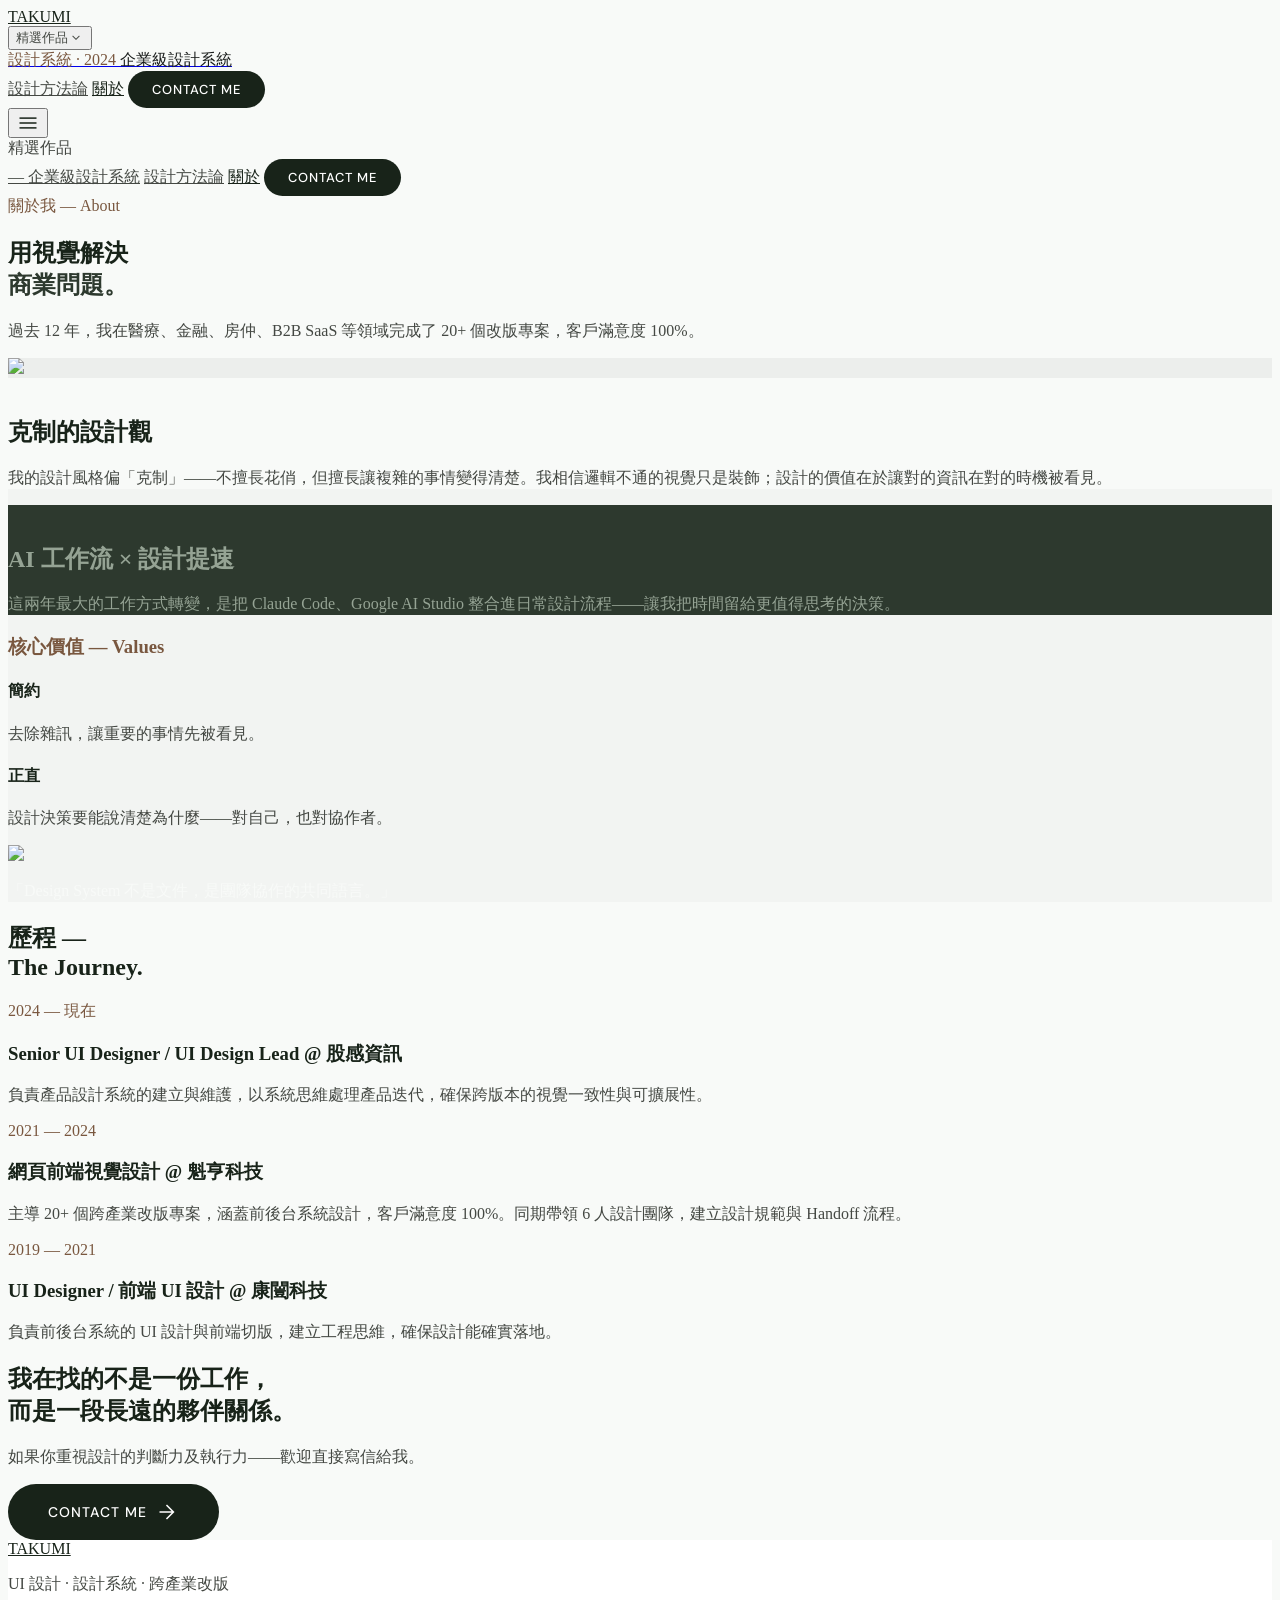
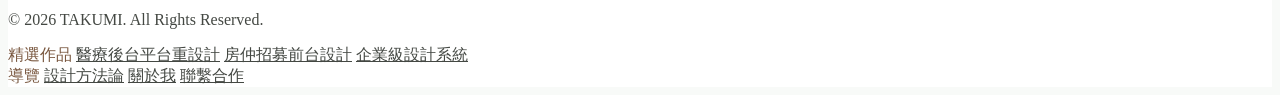
==== about.html @ e02fc4c1 "RWD 修正：手機版邊距統一為 24px - about / methodology / selected_works / brand_identity_1 / brand_identity_2   " ====
<!DOCTYPE html>

<html class="light" lang="zh-Hant"><head>
<meta charset="utf-8"/>
<meta content="width=device-width, initial-scale=1.0" name="viewport"/>
<title>關於我 | TAKUMI — Sidney Chen</title>
<meta name="description" content="資深 UI 設計師 Sidney Chen。12 年、20+ 改版專案、100% 客戶滿意度。克制的設計觀，務實的執行力。"/>
<meta property="og:type" content="website"/>
<meta property="og:title" content="關於我 | TAKUMI — Sidney Chen"/>
<meta property="og:description" content="資深 UI 設計師 Sidney Chen。12 年、20+ 改版專案、100% 客戶滿意度。克制的設計觀，務實的執行力。"/>
<meta property="og:url" content="https://sidney77chen-lgtm.github.io/takumi-portfolio/about.html"/>
<link href="https://fonts.googleapis.com" rel="preconnect"/>
<link crossorigin="" href="https://fonts.gstatic.com" rel="preconnect"/>
<link href="https://fonts.googleapis.com/css2?family=Playfair+Display:ital,wght@0,400;0,500;0,700;1,400&family=DM+Sans:ital,wght@0,300;0,400;0,500;0,600;1,400&family=Noto+Sans+TC:wght@300;400;500;600&display=swap" rel="stylesheet"/>
<link href="https://fonts.googleapis.com/css2?family=Material+Symbols+Outlined:wght,FILL@100..700,0..1&amp;display=swap" rel="stylesheet"/>
<link rel="stylesheet" href="token-override.css"/>
<script src="https://cdn.tailwindcss.com?plugins=forms,container-queries"></script>
<script src="unlock-guard.js"></script>
<script id="tailwind-config">tailwind.config = {darkMode: "class", theme: {extend: {colors: {"surface-variant": "#e1e3e1", background: "#f8faf8", "tertiary-fixed-dim": "#b8c8db", "outline-variant": "#c4c8c1", "primary-fixed": "#d8e6d6", "surface-container-low": "#f2f4f2", "primary-container": "#2d392e", "on-primary": "#ffffff", "on-tertiary-fixed": "#0c1d2b", "on-secondary-fixed-variant": "#5f402a", "surface-container": "#eceeec", error: "#ba1a1a", "inverse-on-surface": "#eff1ef", "on-error-container": "#93000a", "on-primary-fixed-variant": "#3e4a3e", "surface-container-highest": "#e1e3e1", "on-secondary-container": "#7a5840", "surface-dim": "#d8dad9", "on-primary-fixed": "#131e14", "surface-container-lowest": "#ffffff", "inverse-primary": "#bccabb", "on-secondary-fixed": "#2d1604", "secondary-container": "#ffd1b3", surface: "#f8faf8", "error-container": "#ffdad6", "on-primary-container": "#95a394", "on-error": "#ffffff", "secondary-fixed-dim": "#eabda0", "surface-tint": "#556255", "on-tertiary": "#ffffff", "on-background": "#191c1b", primary: "#182319", "secondary-fixed": "#ffdcc6", "on-tertiary-fixed-variant": "#394858", "primary-fixed-dim": "#bccabb", "surface-container-high": "#e6e9e7", "on-tertiary-container": "#91a1b4", "on-secondary": "#ffffff", "on-surface": "#191c1b", "inverse-surface": "#2e3130", tertiary: "#122331", outline: "#747872", "on-surface-variant": "#444843", "tertiary-fixed": "#d3e4f8", secondary: "#79573f", "surface-bright": "#f8faf8", "tertiary-container": "#283847"}, borderRadius: {DEFAULT: "0.125rem", lg: "0.25rem", xl: "0.5rem", full: "0.75rem"}, spacing: {"container-max": "1280px", unit: "8px", "margin-desktop": "64px", "section-gap": "128px", "margin-mobile": "24px", gutter: "32px"}, fontFamily: {display: ["Playfair Display", "Georgia", "serif"], headline: ["Playfair Display", "Georgia", "serif"], "headline-display": ["Playfair Display", "Georgia", "serif"], "headline-lg": ["Playfair Display", "Georgia", "serif"], "headline-lg-mobile": ["Playfair Display", "Georgia", "serif"], "headline-md": ["Playfair Display", "Georgia", "serif"], "headline-sm": ["Playfair Display", "Georgia", "serif"], body: ["DM Sans", "Noto Sans TC", "sans-serif"], "body-lg": ["DM Sans", "Noto Sans TC", "sans-serif"], "body-md": ["DM Sans", "Noto Sans TC", "sans-serif"], label: ["DM Sans", "Noto Sans TC", "sans-serif"], "label-md": ["DM Sans", "Noto Sans TC", "sans-serif"], "label-sm": ["DM Sans", "Noto Sans TC", "sans-serif"]}, fontSize: {"body-md": ["16px", {lineHeight: "1.6", fontWeight: "400"}], "headline-sm": ["24px", {lineHeight: "1.4", fontWeight: "400"}], "headline-lg-mobile": ["32px", {lineHeight: "1.2", fontWeight: "400"}], "label-md": ["14px", {lineHeight: "1.2", letterSpacing: "0.05em", fontWeight: "600"}], "headline-lg": ["48px", {lineHeight: "1.2", fontWeight: "400"}], "headline-display": ["64px", {lineHeight: "1.1", letterSpacing: "-0.02em", fontWeight: "400"}], "headline-md": ["32px", {lineHeight: "1.3", fontWeight: "400"}], "body-lg": ["18px", {lineHeight: "1.6", letterSpacing: "0.01em", fontWeight: "400"}], "label-sm": ["12px", {lineHeight: "1.2", letterSpacing: "0.03em", fontWeight: "500"}]}}}};</script>
<style>
        .mist-overlay {
            background-image: url('https://www.transparenttextures.com/patterns/natural-paper.png');
            opacity: 0.05;
            pointer-events: none;
        }
        .material-symbols-outlined {
            font-variation-settings: 'FILL' 0, 'wght' 300, 'GRAD' 0, 'opsz' 24;
            vertical-align: middle;
        }
        .reveal-up {
            opacity: 0;
            transform: translateY(20px);
            transition: all 0.8s cubic-bezier(0.2, 0.8, 0.2, 1);
        }
        .reveal-up.active {
            opacity: 1;
            transform: translateY(0);
        }
    </style>
</head>
<body class="bg-background text-on-background font-body-md selection:bg-primary-fixed selection:text-primary overflow-x-hidden">
<!-- Mist Texture Layer -->
<div class="fixed inset-0 mist-overlay z-[100]"></div>
<!-- TopNavBar Shell -->
<nav class="fixed top-0 w-full z-50 bg-surface/80 backdrop-blur-xl border-b border-outline-variant/40 transition-all duration-300">
<div class="flex justify-between items-center px-6 md:px-margin-desktop py-8 w-full max-w-container-max mx-auto">
<a class="font-headline-sm text-headline-sm tracking-widest text-primary dark:text-primary-fixed" href="index.html">TAKUMI</a>
<div class="hidden md:flex items-center gap-10">
<div class="relative" id="works-nav">
  <button class="font-label-md text-label-md text-on-surface-variant hover:text-primary transition-colors flex items-center gap-1 focus:outline-none" id="works-btn">
    精選作品<span class="material-symbols-outlined transition-transform duration-200" id="works-chevron" style="font-size:16px;">expand_more</span>
  </button>
  <div class="absolute top-full left-0 mt-3 w-80 bg-surface/95 backdrop-blur-xl border border-outline-variant/30 rounded-xl shadow-lg opacity-0 invisible -translate-y-2 z-50" id="works-dropdown">
    <div class="p-3 space-y-1">
      <a href="selected_works.html" class="flex flex-col px-4 py-3 rounded-lg hover:bg-surface-container transition-colors group">
        <span class="font-label-sm text-label-sm text-secondary mb-1 uppercase tracking-wider">產品設計 · 2024</span>
        <span class="font-body-md text-body-md text-on-surface group-hover:text-primary transition-colors">醫療後台平台重設計</span>
      </a>
      <div class="h-px bg-outline-variant/40 mx-4"></div>
      <a href="brand_identity_1.html" class="flex flex-col px-4 py-3 rounded-lg hover:bg-surface-container transition-colors group">
        <span class="font-label-sm text-label-sm text-secondary mb-1 uppercase tracking-wider">產品設計 · 2025</span>
        <span class="font-body-md text-body-md text-on-surface group-hover:text-primary transition-colors">房仲招募前台設計</span>
      </a>
      <div class="h-px bg-outline-variant/40 mx-4"></div>
      <a href="brand_identity_2.html" class="flex flex-col px-4 py-3 rounded-lg hover:bg-surface-container transition-colors group">
        <span class="font-label-sm text-label-sm text-secondary mb-1 uppercase tracking-wider">設計系統 · 2024</span>
        <span class="font-body-md text-body-md text-on-surface group-hover:text-primary transition-colors">企業級設計系統</span>
      </a>
    </div>
  </div>
</div>
<a class="font-label-md text-label-md text-on-surface-variant hover:text-primary transition-colors" href="methodology.html">設計方法論</a>
<a class="font-label-md text-label-md text-primary border-b border-primary/20 pb-1" href="about.html">關於</a>
<a class="btn-primary" href="mailto:sidney77chen@gmail.com">Contact me</a>
</div>
<button class="md:hidden text-primary" id="mobile-menu-btn">
<span class="material-symbols-outlined">menu</span>
</button>
</div>
<!-- Mobile Menu -->
<div class="hidden md:hidden bg-surface/95 backdrop-blur-xl border-t border-outline-variant/20" id="mobile-menu">
<div class="px-6 py-8 space-y-4 max-w-container-max mx-auto">
<div class="font-label-md text-label-md text-on-surface-variant border-b border-outline-variant/30 pb-2">精選作品</div>
<a class="block font-label-sm text-label-sm text-on-surface-variant hover:text-primary transition-colors py-1 pl-4" href="selected_works.html">— 醫療後台平台重設計</a>
<a class="block font-label-sm text-label-sm text-on-surface-variant hover:text-primary transition-colors py-1 pl-4" href="brand_identity_1.html">— 房仲招募前台設計</a>
<a class="block font-label-sm text-label-sm text-on-surface-variant hover:text-primary transition-colors py-1 pl-4" href="brand_identity_2.html">— 企業級設計系統</a>
<a class="block font-label-md text-label-md text-on-surface-variant hover:text-primary transition-colors py-1" href="methodology.html">設計方法論</a>
<a class="block font-label-md text-label-md text-primary border-b border-primary/20 pb-2" href="about.html">關於</a>
<a class="btn-primary" href="mailto:sidney77chen@gmail.com">Contact me</a>
</div>
</div>
</nav>
<!-- Main Content Canvas -->
<main class="relative pt-[160px]">
<!-- Hero Section: Portrait & Intent -->
<section class="max-w-container-max mx-auto px-6 md:px-margin-desktop mb-section-gap">
<div class="grid grid-cols-1 md:grid-cols-12 gap-gutter items-center">
<div class="md:col-span-7 reveal-up">
<span class="font-label-md text-label-md text-secondary mb-4 block uppercase tracking-[0.2em]">關於我 — About</span>
<h1 class="font-headline-display text-headline-display text-primary mb-8 leading-[1.05]">
                        用視覺解決<br/>
<span class="text-primary-container">商業問題。</span>
</h1>
<p class="font-body-lg text-body-lg text-on-surface-variant max-w-lg mb-12">
                        過去 12 年，我在醫療、金融、房仲、B2B SaaS 等領域完成了 20+ 個改版專案，客戶滿意度 100%。
                    </p>
</div>
<div class="md:col-span-5 reveal-up">
<div class="relative aspect-[4/5] overflow-hidden rounded-xl bg-surface-container">
<img class="w-full h-full object-cover mix-blend-multiply grayscale hover:grayscale-0 transition-all duration-1000 ease-in-out" data-alt="A cinematic, soft-lit portrait of a professional male designer in a forest setting. He wears a dark, textured linen shirt, looking off-camera with a serene and focused expression. The background is a blurred, lush greenery of a misty pine forest, embodying the Takumi aesthetic of natural resilience and quiet professionalism. High-key natural lighting creates soft highlights on the face and shoulder." src="https://lh3.googleusercontent.com/aida-public/[base64]"/>
<div class="absolute inset-0 bg-primary/10 pointer-events-none"></div>
</div>
</div>
</div>
</section>
<!-- Narrative Section: Bento Layout -->
<section class="bg-surface-container-low py-section-gap">
<div class="max-w-container-max mx-auto px-6 md:px-margin-desktop">
<div class="grid grid-cols-1 md:grid-cols-3 gap-gutter">
<!-- Narrative 1 -->
<div class="md:col-span-2 p-12 bg-surface rounded-xl shadow-sm border-[0.5px] border-outline-variant/30 reveal-up">
<span class="material-symbols-outlined text-secondary text-4xl mb-6" data-icon="architecture"></span>
<h2 class="font-headline-md text-headline-md text-primary mb-6">克制的設計觀</h2>
<p class="font-body-md text-body-md text-on-surface-variant leading-relaxed">
                            我的設計風格偏「克制」——不擅長花俏，但擅長讓複雜的事情變得清楚。我相信邏輯不通的視覺只是裝飾；設計的價值在於讓對的資訊在對的時機被看見。
                        </p>
</div>
<!-- Narrative 2 -->
<div class="p-12 bg-primary-container text-on-primary-container rounded-xl reveal-up">
<span class="material-symbols-outlined text-primary-fixed text-4xl mb-6" data-icon="park"></span>
<h2 class="font-headline-sm text-headline-sm mb-6">AI 工作流 × 設計提速</h2>
<p class="font-label-md text-label-md opacity-80 leading-relaxed">
                            這兩年最大的工作方式轉變，是把 Claude Code、Google AI Studio 整合進日常設計流程——讓我把時間留給更值得思考的決策。
                        </p>
</div>
<!-- Philosophy Cards -->
<div class="p-10 border border-outline-variant rounded-xl flex flex-col justify-between reveal-up">
<h3 class="font-label-md text-label-md text-secondary uppercase tracking-widest mb-4">核心價值 — Values</h3>
<div class="space-y-6">
<div>
<h4 class="font-headline-sm text-headline-sm text-primary mb-2">簡約</h4>
<p class="font-label-sm text-label-sm text-on-surface-variant">去除雜訊，讓重要的事情先被看見。</p>
</div>
<div class="pt-6 border-t border-outline-variant/50">
<h4 class="font-headline-sm text-headline-sm text-primary mb-2">正直</h4>
<p class="font-label-sm text-label-sm text-on-surface-variant">設計決策要能說清楚為什麼——對自己，也對協作者。</p>
</div>
</div>
</div>
<div class="md:col-span-2 relative h-[400px] rounded-xl overflow-hidden reveal-up group">
<img class="w-full h-full object-cover transition-transform duration-700 group-hover:scale-110" data-alt="A detailed close-up shot of a craftsman's hands working with dark, stained wood in a sun-drenched studio. Sawdust particles float in the golden morning light. The setting is minimalist and professional, featuring high-end architectural tools and blueprints in the background. The mood is one of intense focus and dedication to the physical act of creation, aligning with the return-to-craft theme." src="https://lh3.googleusercontent.com/aida-public/[base64]"/>
<div class="absolute inset-0 bg-gradient-to-t from-primary/60 to-transparent flex items-end p-12">
<p class="font-headline-sm text-headline-sm text-background">「Design System 不是文件，是團隊協作的共同語言。」</p>
</div>
</div>
</div>
</div>
</section>
<!-- Skill Spectrum / Experience -->
<section class="max-w-container-max mx-auto px-6 md:px-margin-desktop py-section-gap">
<div class="flex flex-col md:flex-row gap-gutter">
<div class="w-full md:w-1/3 reveal-up">
<h2 class="font-headline-lg text-headline-lg text-primary sticky top-32">歷程 — <br/>The Journey.</h2>
</div>
<div class="w-full md:w-2/3 space-y-12">
<!-- Timeline Item -->
<div class="group reveal-up">
<span class="font-label-sm text-label-sm text-secondary block mb-2">2024 — 現在</span>
<h3 class="font-headline-md text-headline-md text-primary mb-4 group-hover:pl-4 transition-all duration-500">Senior UI Designer / UI Design Lead @ 股感資訊</h3>
<p class="font-body-md text-body-md text-on-surface-variant">負責產品設計系統的建立與維護，以系統思維處理產品迭代，確保跨版本的視覺一致性與可擴展性。</p>
</div>
<!-- Timeline Item -->
<div class="group reveal-up">
<span class="font-label-sm text-label-sm text-secondary block mb-2">2021 — 2024</span>
<h3 class="font-headline-md text-headline-md text-primary mb-4 group-hover:pl-4 transition-all duration-500">網頁前端視覺設計 @ 魁亨科技</h3>
<p class="font-body-md text-body-md text-on-surface-variant">主導 20+ 個跨產業改版專案，涵蓋前後台系統設計，客戶滿意度 100%。同期帶領 6 人設計團隊，建立設計規範與 Handoff 流程。</p>
</div>
<!-- Timeline Item -->
<div class="group reveal-up">
<span class="font-label-sm text-label-sm text-secondary block mb-2">2019 — 2021</span>
<h3 class="font-headline-md text-headline-md text-primary mb-4 group-hover:pl-4 transition-all duration-500">UI Designer / 前端 UI 設計 @ 康闓科技</h3>
<p class="font-body-md text-body-md text-on-surface-variant">負責前後台系統的 UI 設計與前端切版，建立工程思維，確保設計能確實落地。</p>
</div>
</div>
</div>
</section>
<!-- Final CTA -->
<section class="max-w-container-max mx-auto px-6 md:px-margin-desktop pb-section-gap">
<div class="bg-[var(--color-green-mist)] p-16 rounded-xl text-center border border-outline-variant/40">
<h2 class="font-headline-lg text-headline-lg text-primary mb-6">我在找的不是一份工作，<br/>而是一段長遠的夥伴關係。</h2>
<p class="font-body-lg text-body-lg text-on-surface-variant max-w-2xl mx-auto mb-10">
如果你重視設計的判斷力及執行力——歡迎直接寫信給我。
</p>
<a class="btn-primary btn-primary-lg" href="mailto:sidney77chen@gmail.com?subject=合作夥伴洽談&body=你好，我在 TAKUMI 作品集看到你的作品，想進一步聊聊合作的可能性。">
Contact me
<span class="material-symbols-outlined">arrow_forward</span>
</a>
</div>
</section>
</main>
<!-- Footer -->
<footer class="w-full bg-surface-container-lowest pt-section-gap pb-12">
<div class="max-w-container-max mx-auto px-6 md:px-margin-desktop border-t-[0.5px] border-outline-variant pt-12">
<div class="flex flex-col md:flex-row justify-between items-start gap-12">
<div class="space-y-4">
<a class="font-headline-sm text-headline-sm text-primary tracking-widest block" href="index.html">TAKUMI</a>
<p class="font-body-md text-body-md text-on-surface-variant max-w-xs">UI 設計 · 設計系統 · 跨產業改版</p>
<p class="font-label-sm text-label-sm text-on-surface-variant opacity-60">© 2026 TAKUMI. All Rights Reserved.</p>
</div>
<div class="flex flex-wrap gap-12">
<div class="flex flex-col gap-4">
<span class="font-label-sm text-label-sm text-secondary uppercase tracking-widest">精選作品</span>
<a class="font-body-md text-body-md text-on-surface-variant hover:text-secondary transition-colors duration-300" href="selected_works.html">醫療後台平台重設計</a>
<a class="font-body-md text-body-md text-on-surface-variant hover:text-secondary transition-colors duration-300" href="brand_identity_1.html">房仲招募前台設計</a>
<a class="font-body-md text-body-md text-on-surface-variant hover:text-secondary transition-colors duration-300" href="brand_identity_2.html">企業級設計系統</a>
</div>
<div class="flex flex-col gap-4">
<span class="font-label-sm text-label-sm text-secondary uppercase tracking-widest">導覽</span>
<a class="font-body-md text-body-md text-on-surface-variant hover:text-secondary transition-colors duration-300" href="methodology.html">設計方法論</a>
<a class="font-body-md text-body-md text-on-surface-variant hover:text-secondary transition-colors duration-300" href="about.html">關於我</a>
<a class="font-body-md text-body-md text-on-surface-variant hover:text-secondary transition-colors duration-300" href="mailto:sidney77chen@gmail.com">聯繫合作</a>
</div>
</div>
</div>
</div>
</footer>
<script>
        // Simple Intersection Observer for scroll reveal animations
        document.addEventListener('DOMContentLoaded', () => {
            const observerOptions = {
                threshold: 0.1,
                rootMargin: '0px 0px -50px 0px'
            };

            const observer = new IntersectionObserver((entries) => {
                entries.forEach(entry => {
                    if (entry.isIntersecting) {
                        entry.target.classList.add('active');
                        observer.unobserve(entry.target);
                    }
                });
            }, observerOptions);

            document.querySelectorAll('.reveal-up').forEach(el => {
                observer.observe(el);
            });

            // Works dropdown
            const worksBtn = document.getElementById('works-btn');
            const worksDropdown = document.getElementById('works-dropdown');
            const worksChevron = document.getElementById('works-chevron');
            if (worksBtn && worksDropdown) {
                worksBtn.addEventListener('click', e => {
                    e.stopPropagation();
                    const isOpen = !worksDropdown.classList.contains('invisible');
                    worksDropdown.classList.toggle('opacity-0', isOpen);
                    worksDropdown.classList.toggle('invisible', isOpen);
                    worksDropdown.classList.toggle('-translate-y-2', isOpen);
                    worksChevron && worksChevron.classList.toggle('rotate-180', !isOpen);
                });
                document.addEventListener('click', () => {
                    worksDropdown.classList.add('opacity-0', 'invisible', '-translate-y-2');
                    worksChevron && worksChevron.classList.remove('rotate-180');
                });
            }

            // Mobile menu toggle
            const menuBtn = document.getElementById('mobile-menu-btn');
            const mobileMenu = document.getElementById('mobile-menu');
            if (menuBtn && mobileMenu) {
                menuBtn.addEventListener('click', () => {
                    mobileMenu.classList.toggle('hidden');
                    const icon = menuBtn.querySelector('.material-symbols-outlined');
                    icon.textContent = mobileMenu.classList.contains('hidden') ? 'menu' : 'close';
                });
            }

            // Smooth parallax effect for hero image
            window.addEventListener('scroll', () => {
                const scrolled = window.pageYOffset;
                const heroImg = document.querySelector('img[data-alt*="portrait"]');
                if (heroImg) {
                    heroImg.style.transform = `translateY(${scrolled * 0.05}px)`;
                }
            });
        });
    </script>
</body></html>
---- token-override.css ----
/* TAKUMI Design Tokens — Auto-generated. Edit via design-system.html */
:root {
  --color-primary: #182319;
  --color-on-primary: #ffffff;
  --color-primary-container: #2d392e;
  --color-on-primary-container: #95a394;
  --color-primary-fixed: #d8e6d6;
  --color-primary-fixed-dim: #bccabb;
  --color-on-primary-fixed: #131e14;
  --color-on-primary-fixed-variant: #3e4a3e;
  --color-inverse-primary: #bccabb;
  --color-secondary: #79573f;
  --color-on-secondary: #ffffff;
  --color-secondary-container: #ffd1b3;
  --color-on-secondary-container: #7a5840;
  --color-secondary-fixed: #ffdcc6;
  --color-secondary-fixed-dim: #eabda0;
  --color-on-secondary-fixed: #2d1604;
  --color-on-secondary-fixed-variant: #5f402a;
  --color-tertiary: #122331;
  --color-on-tertiary: #ffffff;
  --color-tertiary-container: #283847;
  --color-on-tertiary-container: #91a1b4;
  --color-tertiary-fixed: #d3e4f8;
  --color-tertiary-fixed-dim: #b8c8db;
  --color-on-tertiary-fixed: #0c1d2b;
  --color-on-tertiary-fixed-variant: #394858;
  --color-background: #f8faf8;
  --color-on-background: #191c1b;
  --color-surface: #f8faf8;
  --color-surface-dim: #d8dad9;
  --color-surface-bright: #f8faf8;
  --color-surface-variant: #e1e3e1;
  --color-surface-tint: #556255;
  --color-surface-container-lowest: #ffffff;
  --color-surface-container-low: #f2f4f2;
  --color-surface-container: #eceeec;
  --color-surface-container-high: #e6e9e7;
  --color-surface-container-highest: #e1e3e1;
  --color-on-surface: #191c1b;
  --color-on-surface-variant: #444843;
  --color-inverse-surface: #2e3130;
  --color-inverse-on-surface: #eff1ef;
  --color-outline: #747872;
  --color-outline-variant: #c4c8c1;
  --color-error: #ba1a1a;
  --color-on-error: #ffffff;
  --color-error-container: #ffdad6;
  --color-on-error-container: #93000a;

  /* ─────────────────────────────────────────
     Visual Design Language — 新增語意變數
     參考：docs/visual-design-language.md
     ───────────────────────────────────────── */

  /* 綠色主軸（新） */
  --color-green-deep:    #1F3D2A;   /* 備用深綠：CTA、強調、Logo（現行用 --color-primary） */
  --color-green-mid:     #5A8A6B;   /* 中綠：accent、icon、hover */
  --color-green-soft:    #D4E5D9;   /* 淡綠：卡片底色、tag */
  --color-green-mist:    #EEF3EF;   /* 極淡綠：section 區隔背景 */

  /* 中性色（新） */
  --color-bg:            #FAFAF7;   /* 主背景備用（帶米黃，較現行 #f8faf8 偏暖） */
  --color-surface-card:  #FFFFFF;   /* 卡片白底（避免與現行 --color-surface 撞名） */
  --color-text-primary:  #1A1A1A;   /* 主文字別名（現行 --color-on-surface: #191c1b） */
  --color-text-secondary:#5C5C5C;   /* 次要文字（現行 --color-on-surface-variant: #444843） */
  --color-border:        #E8E8E5;   /* 邊框別名 */

  /* 字級（新） */
  --text-hero:    clamp(48px, 6vw, 88px);
  --text-h1:      clamp(36px, 4vw, 56px);
  --text-h2:      clamp(24px, 3vw, 36px);
  --text-body:    16px;
  --text-small:   14px;

  /* 行高（新） */
  --leading-tight:  1.1;
  --leading-normal: 1.5;
  --leading-loose:  1.75;

  /* 圓角（新，備用 — 不動 Tailwind config） */
  --radius-sm:   8px;
  --radius-md:   16px;
  --radius-lg:   24px;
  --radius-pill: 999px;

  /* 間距（新別名） */
  --space-1:   8px;
  --space-2:  16px;
  --space-3:  24px;
  --space-4:  32px;
  --space-6:  48px;
  --space-8:  64px;
  --space-12: 96px;

  /* Typography */
  --font-size-display: 64px;
  --font-size-headline-lg: 48px;
  --font-size-headline-md: 32px;
  --font-size-headline-sm: 24px;
  --font-size-body-lg: 18px;
  --font-size-body-md: 16px;
  --font-size-label-md: 14px;
  --font-size-label-sm: 12px;

  /* Spacing */
  --spacing-section-gap: 128px;
  --spacing-margin-desktop: 64px;
  --spacing-gutter: 32px;
}

/* ─────────────────────────────────────────
   Stage 3: Typography helpers
   ───────────────────────────────────────── */

.type-hero {
  font-size: var(--text-hero);
  line-height: var(--leading-tight);
}
.type-h1 {
  font-size: var(--text-h1);
  line-height: var(--leading-tight);
}
.type-h2 {
  font-size: var(--text-h2);
  line-height: var(--leading-tight);
}

/* ─────────────────────────────────────────
   Stage 2: Component styles
   ───────────────────────────────────────── */

/* ── Buttons ───────────────────────────── */

/* Primary CTA — deep green pill */
.btn-primary {
  display: inline-flex;
  align-items: center;
  gap: 0.5rem;
  background-color: var(--color-primary);
  color: var(--color-on-primary);
  border-radius: var(--radius-pill);
  padding: 0.625rem 1.5rem;       /* 10px 24px */
  font-family: "DM Sans", sans-serif;
  font-size: 0.8125rem;           /* 13px */
  font-weight: 500;
  letter-spacing: 0.08em;
  text-transform: uppercase;
  transition: background-color 0.25s ease, transform 0.25s ease;
  cursor: pointer;
  text-decoration: none;
}
.btn-primary:hover {
  background-color: var(--color-primary-container);
  transform: translateY(-1px) scale(1.02);
}

/* Primary CTA — large variant (Hero / Footer CTA) */
.btn-primary-lg {
  padding: 1rem 2.5rem;           /* 16px 40px */
  font-size: 0.875rem;            /* 14px */
}

/* Secondary — soft green pill */
.btn-secondary {
  display: inline-flex;
  align-items: center;
  gap: 0.5rem;
  background-color: var(--color-green-soft);
  color: var(--color-primary);
  border-radius: var(--radius-pill);
  padding: 0.625rem 1.5rem;
  font-family: "DM Sans", sans-serif;
  font-size: 0.8125rem;
  font-weight: 500;
  letter-spacing: 0.08em;
  text-transform: uppercase;
  transition: background-color 0.25s ease, transform 0.25s ease;
  cursor: pointer;
  text-decoration: none;
}
.btn-secondary:hover {
  background-color: var(--color-primary-fixed);
  transform: translateY(-1px);
}

/* Ghost — transparent with border */
.btn-ghost {
  display: inline-flex;
  align-items: center;
  gap: 0.75rem;
  background-color: transparent;
  color: var(--color-primary);
  border: 1px solid var(--color-outline-variant);
  border-radius: var(--radius-pill);
  padding: 0.75rem 1.5rem;        /* 12px 24px */
  font-family: "DM Sans", sans-serif;
  font-size: 0.8125rem;
  font-weight: 500;
  letter-spacing: 0.08em;
  text-transform: uppercase;
  transition: background-color 0.25s ease, transform 0.25s ease;
  cursor: pointer;
  text-decoration: none;
}
.btn-ghost:hover {
  background-color: var(--color-surface-container);
  transform: translateY(-1px);
}

/* ── Bento card — subtle dual-layer shadow ── */
.bento-card {
  box-shadow: 0 1px 4px rgba(0,0,0,0.06),
              0 8px 24px rgba(0,0,0,0.07);
  transition: box-shadow 0.25s ease, transform 0.25s ease;
}
.bento-card:hover {
  box-shadow: 0 2px 8px rgba(0,0,0,0.09),
              0 16px 40px rgba(0,0,0,0.09);
  transform: translateY(-2px);
}

/* Color utility overrides — Tailwind class → CSS variable */
.bg-primary{background-color:var(--color-primary)!important}.text-primary{color:var(--color-primary)!important}.border-primary{border-color:var(--color-primary)!important}.hover\:bg-primary:hover{background-color:var(--color-primary)!important}.hover\:text-primary:hover{color:var(--color-primary)!important}.hover\:border-primary:hover{border-color:var(--color-primary)!important}.dark .dark\:bg-primary{background-color:var(--color-primary)!important}.dark .dark\:text-primary{color:var(--color-primary)!important}
.bg-on-primary{background-color:var(--color-on-primary)!important}.text-on-primary{color:var(--color-on-primary)!important}.border-on-primary{border-color:var(--color-on-primary)!important}.hover\:bg-on-primary:hover{background-color:var(--color-on-primary)!important}.hover\:text-on-primary:hover{color:var(--color-on-primary)!important}.hover\:border-on-primary:hover{border-color:var(--color-on-primary)!important}.dark .dark\:bg-on-primary{background-color:var(--color-on-primary)!important}.dark .dark\:text-on-primary{color:var(--color-on-primary)!important}
.bg-primary-container{background-color:var(--color-primary-container)!important}.text-primary-container{color:var(--color-primary-container)!important}.border-primary-container{border-color:var(--color-primary-container)!important}.hover\:bg-primary-container:hover{background-color:var(--color-primary-container)!important}.hover\:text-primary-container:hover{color:var(--color-primary-container)!important}.hover\:border-primary-container:hover{border-color:var(--color-primary-container)!important}.dark .dark\:bg-primary-container{background-color:var(--color-primary-container)!important}.dark .dark\:text-primary-container{color:var(--color-primary-container)!important}
.bg-on-primary-container{background-color:var(--color-on-primary-container)!important}.text-on-primary-container{color:var(--color-on-primary-container)!important}.border-on-primary-container{border-color:var(--color-on-primary-container)!important}.hover\:bg-on-primary-container:hover{background-color:var(--color-on-primary-container)!important}.hover\:text-on-primary-container:hover{color:var(--color-on-primary-container)!important}.hover\:border-on-primary-container:hover{border-color:var(--color-on-primary-container)!important}.dark .dark\:bg-on-primary-container{background-color:var(--color-on-primary-container)!important}.dark .dark\:text-on-primary-container{color:var(--color-on-primary-container)!important}
.bg-primary-fixed{background-color:var(--color-primary-fixed)!important}.text-primary-fixed{color:var(--color-primary-fixed)!important}.border-primary-fixed{border-color:var(--color-primary-fixed)!important}.hover\:bg-primary-fixed:hover{background-color:var(--color-primary-fixed)!important}.hover\:text-primary-fixed:hover{color:var(--color-primary-fixed)!important}.hover\:border-primary-fixed:hover{border-color:var(--color-primary-fixed)!important}.dark .dark\:bg-primary-fixed{background-color:var(--color-primary-fixed)!important}.dark .dark\:text-primary-fixed{color:var(--color-primary-fixed)!important}
.bg-primary-fixed-dim{background-color:var(--color-primary-fixed-dim)!important}.text-primary-fixed-dim{color:var(--color-primary-fixed-dim)!important}.border-primary-fixed-dim{border-color:var(--color-primary-fixed-dim)!important}.hover\:bg-primary-fixed-dim:hover{background-color:var(--color-primary-fixed-dim)!important}.hover\:text-primary-fixed-dim:hover{color:var(--color-primary-fixed-dim)!important}.hover\:border-primary-fixed-dim:hover{border-color:var(--color-primary-fixed-dim)!important}.dark .dark\:bg-primary-fixed-dim{background-color:var(--color-primary-fixed-dim)!important}.dark .dark\:text-primary-fixed-dim{color:var(--color-primary-fixed-dim)!important}
.bg-on-primary-fixed{background-color:var(--color-on-primary-fixed)!important}.text-on-primary-fixed{color:var(--color-on-primary-fixed)!important}.border-on-primary-fixed{border-color:var(--color-on-primary-fixed)!important}.hover\:bg-on-primary-fixed:hover{background-color:var(--color-on-primary-fixed)!important}.hover\:text-on-primary-fixed:hover{color:var(--color-on-primary-fixed)!important}.hover\:border-on-primary-fixed:hover{border-color:var(--color-on-primary-fixed)!important}.dark .dark\:bg-on-primary-fixed{background-color:var(--color-on-primary-fixed)!important}.dark .dark\:text-on-primary-fixed{color:var(--color-on-primary-fixed)!important}
.bg-on-primary-fixed-variant{background-color:var(--color-on-primary-fixed-variant)!important}.text-on-primary-fixed-variant{color:var(--color-on-primary-fixed-variant)!important}.border-on-primary-fixed-variant{border-color:var(--color-on-primary-fixed-variant)!important}.hover\:bg-on-primary-fixed-variant:hover{background-color:var(--color-on-primary-fixed-variant)!important}.hover\:text-on-primary-fixed-variant:hover{color:var(--color-on-primary-fixed-variant)!important}.hover\:border-on-primary-fixed-variant:hover{border-color:var(--color-on-primary-fixed-variant)!important}.dark .dark\:bg-on-primary-fixed-variant{background-color:var(--color-on-primary-fixed-variant)!important}.dark .dark\:text-on-primary-fixed-variant{color:var(--color-on-primary-fixed-variant)!important}
.bg-inverse-primary{background-color:var(--color-inverse-primary)!important}.text-inverse-primary{color:var(--color-inverse-primary)!important}.border-inverse-primary{border-color:var(--color-inverse-primary)!important}.hover\:bg-inverse-primary:hover{background-color:var(--color-inverse-primary)!important}.hover\:text-inverse-primary:hover{color:var(--color-inverse-primary)!important}.hover\:border-inverse-primary:hover{border-color:var(--color-inverse-primary)!important}.dark .dark\:bg-inverse-primary{background-color:var(--color-inverse-primary)!important}.dark .dark\:text-inverse-primary{color:var(--color-inverse-primary)!important}
.bg-secondary{background-color:var(--color-secondary)!important}.text-secondary{color:var(--color-secondary)!important}.border-secondary{border-color:var(--color-secondary)!important}.hover\:bg-secondary:hover{background-color:var(--color-secondary)!important}.hover\:text-secondary:hover{color:var(--color-secondary)!important}.hover\:border-secondary:hover{border-color:var(--color-secondary)!important}.dark .dark\:bg-secondary{background-color:var(--color-secondary)!important}.dark .dark\:text-secondary{color:var(--color-secondary)!important}
.bg-on-secondary{background-color:var(--color-on-secondary)!important}.text-on-secondary{color:var(--color-on-secondary)!important}.border-on-secondary{border-color:var(--color-on-secondary)!important}.hover\:bg-on-secondary:hover{background-color:var(--color-on-secondary)!important}.hover\:text-on-secondary:hover{color:var(--color-on-secondary)!important}.hover\:border-on-secondary:hover{border-color:var(--color-on-secondary)!important}.dark .dark\:bg-on-secondary{background-color:var(--color-on-secondary)!important}.dark .dark\:text-on-secondary{color:var(--color-on-secondary)!important}
.bg-secondary-container{background-color:var(--color-secondary-container)!important}.text-secondary-container{color:var(--color-secondary-container)!important}.border-secondary-container{border-color:var(--color-secondary-container)!important}.hover\:bg-secondary-container:hover{background-color:var(--color-secondary-container)!important}.hover\:text-secondary-container:hover{color:var(--color-secondary-container)!important}.hover\:border-secondary-container:hover{border-color:var(--color-secondary-container)!important}.dark .dark\:bg-secondary-container{background-color:var(--color-secondary-container)!important}.dark .dark\:text-secondary-container{color:var(--color-secondary-container)!important}
.bg-on-secondary-container{background-color:var(--color-on-secondary-container)!important}.text-on-secondary-container{color:var(--color-on-secondary-container)!important}.border-on-secondary-container{border-color:var(--color-on-secondary-container)!important}.hover\:bg-on-secondary-container:hover{background-color:var(--color-on-secondary-container)!important}.hover\:text-on-secondary-container:hover{color:var(--color-on-secondary-container)!important}.hover\:border-on-secondary-container:hover{border-color:var(--color-on-secondary-container)!important}.dark .dark\:bg-on-secondary-container{background-color:var(--color-on-secondary-container)!important}.dark .dark\:text-on-secondary-container{color:var(--color-on-secondary-container)!important}
.bg-secondary-fixed{background-color:var(--color-secondary-fixed)!important}.text-secondary-fixed{color:var(--color-secondary-fixed)!important}.border-secondary-fixed{border-color:var(--color-secondary-fixed)!important}.hover\:bg-secondary-fixed:hover{background-color:var(--color-secondary-fixed)!important}.hover\:text-secondary-fixed:hover{color:var(--color-secondary-fixed)!important}.hover\:border-secondary-fixed:hover{border-color:var(--color-secondary-fixed)!important}.dark .dark\:bg-secondary-fixed{background-color:var(--color-secondary-fixed)!important}.dark .dark\:text-secondary-fixed{color:var(--color-secondary-fixed)!important}
.bg-secondary-fixed-dim{background-color:var(--color-secondary-fixed-dim)!important}.text-secondary-fixed-dim{color:var(--color-secondary-fixed-dim)!important}.border-secondary-fixed-dim{border-color:var(--color-secondary-fixed-dim)!important}.hover\:bg-secondary-fixed-dim:hover{background-color:var(--color-secondary-fixed-dim)!important}.hover\:text-secondary-fixed-dim:hover{color:var(--color-secondary-fixed-dim)!important}.hover\:border-secondary-fixed-dim:hover{border-color:var(--color-secondary-fixed-dim)!important}.dark .dark\:bg-secondary-fixed-dim{background-color:var(--color-secondary-fixed-dim)!important}.dark .dark\:text-secondary-fixed-dim{color:var(--color-secondary-fixed-dim)!important}
.bg-on-secondary-fixed{background-color:var(--color-on-secondary-fixed)!important}.text-on-secondary-fixed{color:var(--color-on-secondary-fixed)!important}.border-on-secondary-fixed{border-color:var(--color-on-secondary-fixed)!important}.hover\:bg-on-secondary-fixed:hover{background-color:var(--color-on-secondary-fixed)!important}.hover\:text-on-secondary-fixed:hover{color:var(--color-on-secondary-fixed)!important}.hover\:border-on-secondary-fixed:hover{border-color:var(--color-on-secondary-fixed)!important}.dark .dark\:bg-on-secondary-fixed{background-color:var(--color-on-secondary-fixed)!important}.dark .dark\:text-on-secondary-fixed{color:var(--color-on-secondary-fixed)!important}
.bg-on-secondary-fixed-variant{background-color:var(--color-on-secondary-fixed-variant)!important}.text-on-secondary-fixed-variant{color:var(--color-on-secondary-fixed-variant)!important}.border-on-secondary-fixed-variant{border-color:var(--color-on-secondary-fixed-variant)!important}.hover\:bg-on-secondary-fixed-variant:hover{background-color:var(--color-on-secondary-fixed-variant)!important}.hover\:text-on-secondary-fixed-variant:hover{color:var(--color-on-secondary-fixed-variant)!important}.hover\:border-on-secondary-fixed-variant:hover{border-color:var(--color-on-secondary-fixed-variant)!important}.dark .dark\:bg-on-secondary-fixed-variant{background-color:var(--color-on-secondary-fixed-variant)!important}.dark .dark\:text-on-secondary-fixed-variant{color:var(--color-on-secondary-fixed-variant)!important}
.bg-tertiary{background-color:var(--color-tertiary)!important}.text-tertiary{color:var(--color-tertiary)!important}.border-tertiary{border-color:var(--color-tertiary)!important}.hover\:bg-tertiary:hover{background-color:var(--color-tertiary)!important}.hover\:text-tertiary:hover{color:var(--color-tertiary)!important}.hover\:border-tertiary:hover{border-color:var(--color-tertiary)!important}.dark .dark\:bg-tertiary{background-color:var(--color-tertiary)!important}.dark .dark\:text-tertiary{color:var(--color-tertiary)!important}
.bg-on-tertiary{background-color:var(--color-on-tertiary)!important}.text-on-tertiary{color:var(--color-on-tertiary)!important}.border-on-tertiary{border-color:var(--color-on-tertiary)!important}.hover\:bg-on-tertiary:hover{background-color:var(--color-on-tertiary)!important}.hover\:text-on-tertiary:hover{color:var(--color-on-tertiary)!important}.hover\:border-on-tertiary:hover{border-color:var(--color-on-tertiary)!important}.dark .dark\:bg-on-tertiary{background-color:var(--color-on-tertiary)!important}.dark .dark\:text-on-tertiary{color:var(--color-on-tertiary)!important}
.bg-tertiary-container{background-color:var(--color-tertiary-container)!important}.text-tertiary-container{color:var(--color-tertiary-container)!important}.border-tertiary-container{border-color:var(--color-tertiary-container)!important}.hover\:bg-tertiary-container:hover{background-color:var(--color-tertiary-container)!important}.hover\:text-tertiary-container:hover{color:var(--color-tertiary-container)!important}.hover\:border-tertiary-container:hover{border-color:var(--color-tertiary-container)!important}.dark .dark\:bg-tertiary-container{background-color:var(--color-tertiary-container)!important}.dark .dark\:text-tertiary-container{color:var(--color-tertiary-container)!important}
.bg-on-tertiary-container{background-color:var(--color-on-tertiary-container)!important}.text-on-tertiary-container{color:var(--color-on-tertiary-container)!important}.border-on-tertiary-container{border-color:var(--color-on-tertiary-container)!important}.hover\:bg-on-tertiary-container:hover{background-color:var(--color-on-tertiary-container)!important}.hover\:text-on-tertiary-container:hover{color:var(--color-on-tertiary-container)!important}.hover\:border-on-tertiary-container:hover{border-color:var(--color-on-tertiary-container)!important}.dark .dark\:bg-on-tertiary-container{background-color:var(--color-on-tertiary-container)!important}.dark .dark\:text-on-tertiary-container{color:var(--color-on-tertiary-container)!important}
.bg-tertiary-fixed{background-color:var(--color-tertiary-fixed)!important}.text-tertiary-fixed{color:var(--color-tertiary-fixed)!important}.border-tertiary-fixed{border-color:var(--color-tertiary-fixed)!important}.hover\:bg-tertiary-fixed:hover{background-color:var(--color-tertiary-fixed)!important}.hover\:text-tertiary-fixed:hover{color:var(--color-tertiary-fixed)!important}.hover\:border-tertiary-fixed:hover{border-color:var(--color-tertiary-fixed)!important}.dark .dark\:bg-tertiary-fixed{background-color:var(--color-tertiary-fixed)!important}.dark .dark\:text-tertiary-fixed{color:var(--color-tertiary-fixed)!important}
.bg-tertiary-fixed-dim{background-color:var(--color-tertiary-fixed-dim)!important}.text-tertiary-fixed-dim{color:var(--color-tertiary-fixed-dim)!important}.border-tertiary-fixed-dim{border-color:var(--color-tertiary-fixed-dim)!important}.hover\:bg-tertiary-fixed-dim:hover{background-color:var(--color-tertiary-fixed-dim)!important}.hover\:text-tertiary-fixed-dim:hover{color:var(--color-tertiary-fixed-dim)!important}.hover\:border-tertiary-fixed-dim:hover{border-color:var(--color-tertiary-fixed-dim)!important}.dark .dark\:bg-tertiary-fixed-dim{background-color:var(--color-tertiary-fixed-dim)!important}.dark .dark\:text-tertiary-fixed-dim{color:var(--color-tertiary-fixed-dim)!important}
.bg-on-tertiary-fixed{background-color:var(--color-on-tertiary-fixed)!important}.text-on-tertiary-fixed{color:var(--color-on-tertiary-fixed)!important}.border-on-tertiary-fixed{border-color:var(--color-on-tertiary-fixed)!important}.hover\:bg-on-tertiary-fixed:hover{background-color:var(--color-on-tertiary-fixed)!important}.hover\:text-on-tertiary-fixed:hover{color:var(--color-on-tertiary-fixed)!important}.hover\:border-on-tertiary-fixed:hover{border-color:var(--color-on-tertiary-fixed)!important}.dark .dark\:bg-on-tertiary-fixed{background-color:var(--color-on-tertiary-fixed)!important}.dark .dark\:text-on-tertiary-fixed{color:var(--color-on-tertiary-fixed)!important}
.bg-on-tertiary-fixed-variant{background-color:var(--color-on-tertiary-fixed-variant)!important}.text-on-tertiary-fixed-variant{color:var(--color-on-tertiary-fixed-variant)!important}.border-on-tertiary-fixed-variant{border-color:var(--color-on-tertiary-fixed-variant)!important}.hover\:bg-on-tertiary-fixed-variant:hover{background-color:var(--color-on-tertiary-fixed-variant)!important}.hover\:text-on-tertiary-fixed-variant:hover{color:var(--color-on-tertiary-fixed-variant)!important}.hover\:border-on-tertiary-fixed-variant:hover{border-color:var(--color-on-tertiary-fixed-variant)!important}.dark .dark\:bg-on-tertiary-fixed-variant{background-color:var(--color-on-tertiary-fixed-variant)!important}.dark .dark\:text-on-tertiary-fixed-variant{color:var(--color-on-tertiary-fixed-variant)!important}
.bg-background{background-color:var(--color-background)!important}.text-background{color:var(--color-background)!important}.border-background{border-color:var(--color-background)!important}.hover\:bg-background:hover{background-color:var(--color-background)!important}.hover\:text-background:hover{color:var(--color-background)!important}.hover\:border-background:hover{border-color:var(--color-background)!important}.dark .dark\:bg-background{background-color:var(--color-background)!important}.dark .dark\:text-background{color:var(--color-background)!important}
.bg-on-background{background-color:var(--color-on-background)!important}.text-on-background{color:var(--color-on-background)!important}.border-on-background{border-color:var(--color-on-background)!important}.hover\:bg-on-background:hover{background-color:var(--color-on-background)!important}.hover\:text-on-background:hover{color:var(--color-on-background)!important}.hover\:border-on-background:hover{border-color:var(--color-on-background)!important}.dark .dark\:bg-on-background{background-color:var(--color-on-background)!important}.dark .dark\:text-on-background{color:var(--color-on-background)!important}
.bg-surface{background-color:var(--color-surface)!important}.text-surface{color:var(--color-surface)!important}.border-surface{border-color:var(--color-surface)!important}.hover\:bg-surface:hover{background-color:var(--color-surface)!important}.hover\:text-surface:hover{color:var(--color-surface)!important}.hover\:border-surface:hover{border-color:var(--color-surface)!important}.dark .dark\:bg-surface{background-color:var(--color-surface)!important}.dark .dark\:text-surface{color:var(--color-surface)!important}
.bg-surface-dim{background-color:var(--color-surface-dim)!important}.text-surface-dim{color:var(--color-surface-dim)!important}.border-surface-dim{border-color:var(--color-surface-dim)!important}.hover\:bg-surface-dim:hover{background-color:var(--color-surface-dim)!important}.hover\:text-surface-dim:hover{color:var(--color-surface-dim)!important}.hover\:border-surface-dim:hover{border-color:var(--color-surface-dim)!important}.dark .dark\:bg-surface-dim{background-color:var(--color-surface-dim)!important}.dark .dark\:text-surface-dim{color:var(--color-surface-dim)!important}
.bg-surface-bright{background-color:var(--color-surface-bright)!important}.text-surface-bright{color:var(--color-surface-bright)!important}.border-surface-bright{border-color:var(--color-surface-bright)!important}.hover\:bg-surface-bright:hover{background-color:var(--color-surface-bright)!important}.hover\:text-surface-bright:hover{color:var(--color-surface-bright)!important}.hover\:border-surface-bright:hover{border-color:var(--color-surface-bright)!important}.dark .dark\:bg-surface-bright{background-color:var(--color-surface-bright)!important}.dark .dark\:text-surface-bright{color:var(--color-surface-bright)!important}
.bg-surface-variant{background-color:var(--color-surface-variant)!important}.text-surface-variant{color:var(--color-surface-variant)!important}.border-surface-variant{border-color:var(--color-surface-variant)!important}.hover\:bg-surface-variant:hover{background-color:var(--color-surface-variant)!important}.hover\:text-surface-variant:hover{color:var(--color-surface-variant)!important}.hover\:border-surface-variant:hover{border-color:var(--color-surface-variant)!important}.dark .dark\:bg-surface-variant{background-color:var(--color-surface-variant)!important}.dark .dark\:text-surface-variant{color:var(--color-surface-variant)!important}
.bg-surface-tint{background-color:var(--color-surface-tint)!important}.text-surface-tint{color:var(--color-surface-tint)!important}.border-surface-tint{border-color:var(--color-surface-tint)!important}.hover\:bg-surface-tint:hover{background-color:var(--color-surface-tint)!important}.hover\:text-surface-tint:hover{color:var(--color-surface-tint)!important}.hover\:border-surface-tint:hover{border-color:var(--color-surface-tint)!important}.dark .dark\:bg-surface-tint{background-color:var(--color-surface-tint)!important}.dark .dark\:text-surface-tint{color:var(--color-surface-tint)!important}
.bg-surface-container-lowest{background-color:var(--color-surface-container-lowest)!important}.text-surface-container-lowest{color:var(--color-surface-container-lowest)!important}.border-surface-container-lowest{border-color:var(--color-surface-container-lowest)!important}.hover\:bg-surface-container-lowest:hover{background-color:var(--color-surface-container-lowest)!important}.hover\:text-surface-container-lowest:hover{color:var(--color-surface-container-lowest)!important}.hover\:border-surface-container-lowest:hover{border-color:var(--color-surface-container-lowest)!important}.dark .dark\:bg-surface-container-lowest{background-color:var(--color-surface-container-lowest)!important}.dark .dark\:text-surface-container-lowest{color:var(--color-surface-container-lowest)!important}
.bg-surface-container-low{background-color:var(--color-surface-container-low)!important}.text-surface-container-low{color:var(--color-surface-container-low)!important}.border-surface-container-low{border-color:var(--color-surface-container-low)!important}.hover\:bg-surface-container-low:hover{background-color:var(--color-surface-container-low)!important}.hover\:text-surface-container-low:hover{color:var(--color-surface-container-low)!important}.hover\:border-surface-container-low:hover{border-color:var(--color-surface-container-low)!important}.dark .dark\:bg-surface-container-low{background-color:var(--color-surface-container-low)!important}.dark .dark\:text-surface-container-low{color:var(--color-surface-container-low)!important}
.bg-surface-container{background-color:var(--color-surface-container)!important}.text-surface-container{color:var(--color-surface-container)!important}.border-surface-container{border-color:var(--color-surface-container)!important}.hover\:bg-surface-container:hover{background-color:var(--color-surface-container)!important}.hover\:text-surface-container:hover{color:var(--color-surface-container)!important}.hover\:border-surface-container:hover{border-color:var(--color-surface-container)!important}.dark .dark\:bg-surface-container{background-color:var(--color-surface-container)!important}.dark .dark\:text-surface-container{color:var(--color-surface-container)!important}
.bg-surface-container-high{background-color:var(--color-surface-container-high)!important}.text-surface-container-high{color:var(--color-surface-container-high)!important}.border-surface-container-high{border-color:var(--color-surface-container-high)!important}.hover\:bg-surface-container-high:hover{background-color:var(--color-surface-container-high)!important}.hover\:text-surface-container-high:hover{color:var(--color-surface-container-high)!important}.hover\:border-surface-container-high:hover{border-color:var(--color-surface-container-high)!important}.dark .dark\:bg-surface-container-high{background-color:var(--color-surface-container-high)!important}.dark .dark\:text-surface-container-high{color:var(--color-surface-container-high)!important}
.bg-surface-container-highest{background-color:var(--color-surface-container-highest)!important}.text-surface-container-highest{color:var(--color-surface-container-highest)!important}.border-surface-container-highest{border-color:var(--color-surface-container-highest)!important}.hover\:bg-surface-container-highest:hover{background-color:var(--color-surface-container-highest)!important}.hover\:text-surface-container-highest:hover{color:var(--color-surface-container-highest)!important}.hover\:border-surface-container-highest:hover{border-color:var(--color-surface-container-highest)!important}.dark .dark\:bg-surface-container-highest{background-color:var(--color-surface-container-highest)!important}.dark .dark\:text-surface-container-highest{color:var(--color-surface-container-highest)!important}
.bg-on-surface{background-color:var(--color-on-surface)!important}.text-on-surface{color:var(--color-on-surface)!important}.border-on-surface{border-color:var(--color-on-surface)!important}.hover\:bg-on-surface:hover{background-color:var(--color-on-surface)!important}.hover\:text-on-surface:hover{color:var(--color-on-surface)!important}.hover\:border-on-surface:hover{border-color:var(--color-on-surface)!important}.dark .dark\:bg-on-surface{background-color:var(--color-on-surface)!important}.dark .dark\:text-on-surface{color:var(--color-on-surface)!important}
.bg-on-surface-variant{background-color:var(--color-on-surface-variant)!important}.text-on-surface-variant{color:var(--color-on-surface-variant)!important}.border-on-surface-variant{border-color:var(--color-on-surface-variant)!important}.hover\:bg-on-surface-variant:hover{background-color:var(--color-on-surface-variant)!important}.hover\:text-on-surface-variant:hover{color:var(--color-on-surface-variant)!important}.hover\:border-on-surface-variant:hover{border-color:var(--color-on-surface-variant)!important}.dark .dark\:bg-on-surface-variant{background-color:var(--color-on-surface-variant)!important}.dark .dark\:text-on-surface-variant{color:var(--color-on-surface-variant)!important}
.bg-inverse-surface{background-color:var(--color-inverse-surface)!important}.text-inverse-surface{color:var(--color-inverse-surface)!important}.border-inverse-surface{border-color:var(--color-inverse-surface)!important}.hover\:bg-inverse-surface:hover{background-color:var(--color-inverse-surface)!important}.hover\:text-inverse-surface:hover{color:var(--color-inverse-surface)!important}.hover\:border-inverse-surface:hover{border-color:var(--color-inverse-surface)!important}.dark .dark\:bg-inverse-surface{background-color:var(--color-inverse-surface)!important}.dark .dark\:text-inverse-surface{color:var(--color-inverse-surface)!important}
.bg-inverse-on-surface{background-color:var(--color-inverse-on-surface)!important}.text-inverse-on-surface{color:var(--color-inverse-on-surface)!important}.border-inverse-on-surface{border-color:var(--color-inverse-on-surface)!important}.hover\:bg-inverse-on-surface:hover{background-color:var(--color-inverse-on-surface)!important}.hover\:text-inverse-on-surface:hover{color:var(--color-inverse-on-surface)!important}.hover\:border-inverse-on-surface:hover{border-color:var(--color-inverse-on-surface)!important}.dark .dark\:bg-inverse-on-surface{background-color:var(--color-inverse-on-surface)!important}.dark .dark\:text-inverse-on-surface{color:var(--color-inverse-on-surface)!important}
.bg-outline{background-color:var(--color-outline)!important}.text-outline{color:var(--color-outline)!important}.border-outline{border-color:var(--color-outline)!important}.hover\:bg-outline:hover{background-color:var(--color-outline)!important}.hover\:text-outline:hover{color:var(--color-outline)!important}.hover\:border-outline:hover{border-color:var(--color-outline)!important}.dark .dark\:bg-outline{background-color:var(--color-outline)!important}.dark .dark\:text-outline{color:var(--color-outline)!important}
.bg-outline-variant{background-color:var(--color-outline-variant)!important}.text-outline-variant{color:var(--color-outline-variant)!important}.border-outline-variant{border-color:var(--color-outline-variant)!important}.hover\:bg-outline-variant:hover{background-color:var(--color-outline-variant)!important}.hover\:text-outline-variant:hover{color:var(--color-outline-variant)!important}.hover\:border-outline-variant:hover{border-color:var(--color-outline-variant)!important}.dark .dark\:bg-outline-variant{background-color:var(--color-outline-variant)!important}.dark .dark\:text-outline-variant{color:var(--color-outline-variant)!important}
.bg-error{background-color:var(--color-error)!important}.text-error{color:var(--color-error)!important}.border-error{border-color:var(--color-error)!important}.hover\:bg-error:hover{background-color:var(--color-error)!important}.hover\:text-error:hover{color:var(--color-error)!important}.hover\:border-error:hover{border-color:var(--color-error)!important}.dark .dark\:bg-error{background-color:var(--color-error)!important}.dark .dark\:text-error{color:var(--color-error)!important}
.bg-on-error{background-color:var(--color-on-error)!important}.text-on-error{color:var(--color-on-error)!important}.border-on-error{border-color:var(--color-on-error)!important}.hover\:bg-on-error:hover{background-color:var(--color-on-error)!important}.hover\:text-on-error:hover{color:var(--color-on-error)!important}.hover\:border-on-error:hover{border-color:var(--color-on-error)!important}.dark .dark\:bg-on-error{background-color:var(--color-on-error)!important}.dark .dark\:text-on-error{color:var(--color-on-error)!important}
.bg-error-container{background-color:var(--color-error-container)!important}.text-error-container{color:var(--color-error-container)!important}.border-error-container{border-color:var(--color-error-container)!important}.hover\:bg-error-container:hover{background-color:var(--color-error-container)!important}.hover\:text-error-container:hover{color:var(--color-error-container)!important}.hover\:border-error-container:hover{border-color:var(--color-error-container)!important}.dark .dark\:bg-error-container{background-color:var(--color-error-container)!important}.dark .dark\:text-error-container{color:var(--color-error-container)!important}
.bg-on-error-container{background-color:var(--color-on-error-container)!important}.text-on-error-container{color:var(--color-on-error-container)!important}.border-on-error-container{border-color:var(--color-on-error-container)!important}.hover\:bg-on-error-container:hover{background-color:var(--color-on-error-container)!important}.hover\:text-on-error-container:hover{color:var(--color-on-error-container)!important}.hover\:border-on-error-container:hover{border-color:var(--color-on-error-container)!important}.dark .dark\:bg-on-error-container{background-color:var(--color-on-error-container)!important}.dark .dark\:text-on-error-container{color:var(--color-on-error-container)!important}
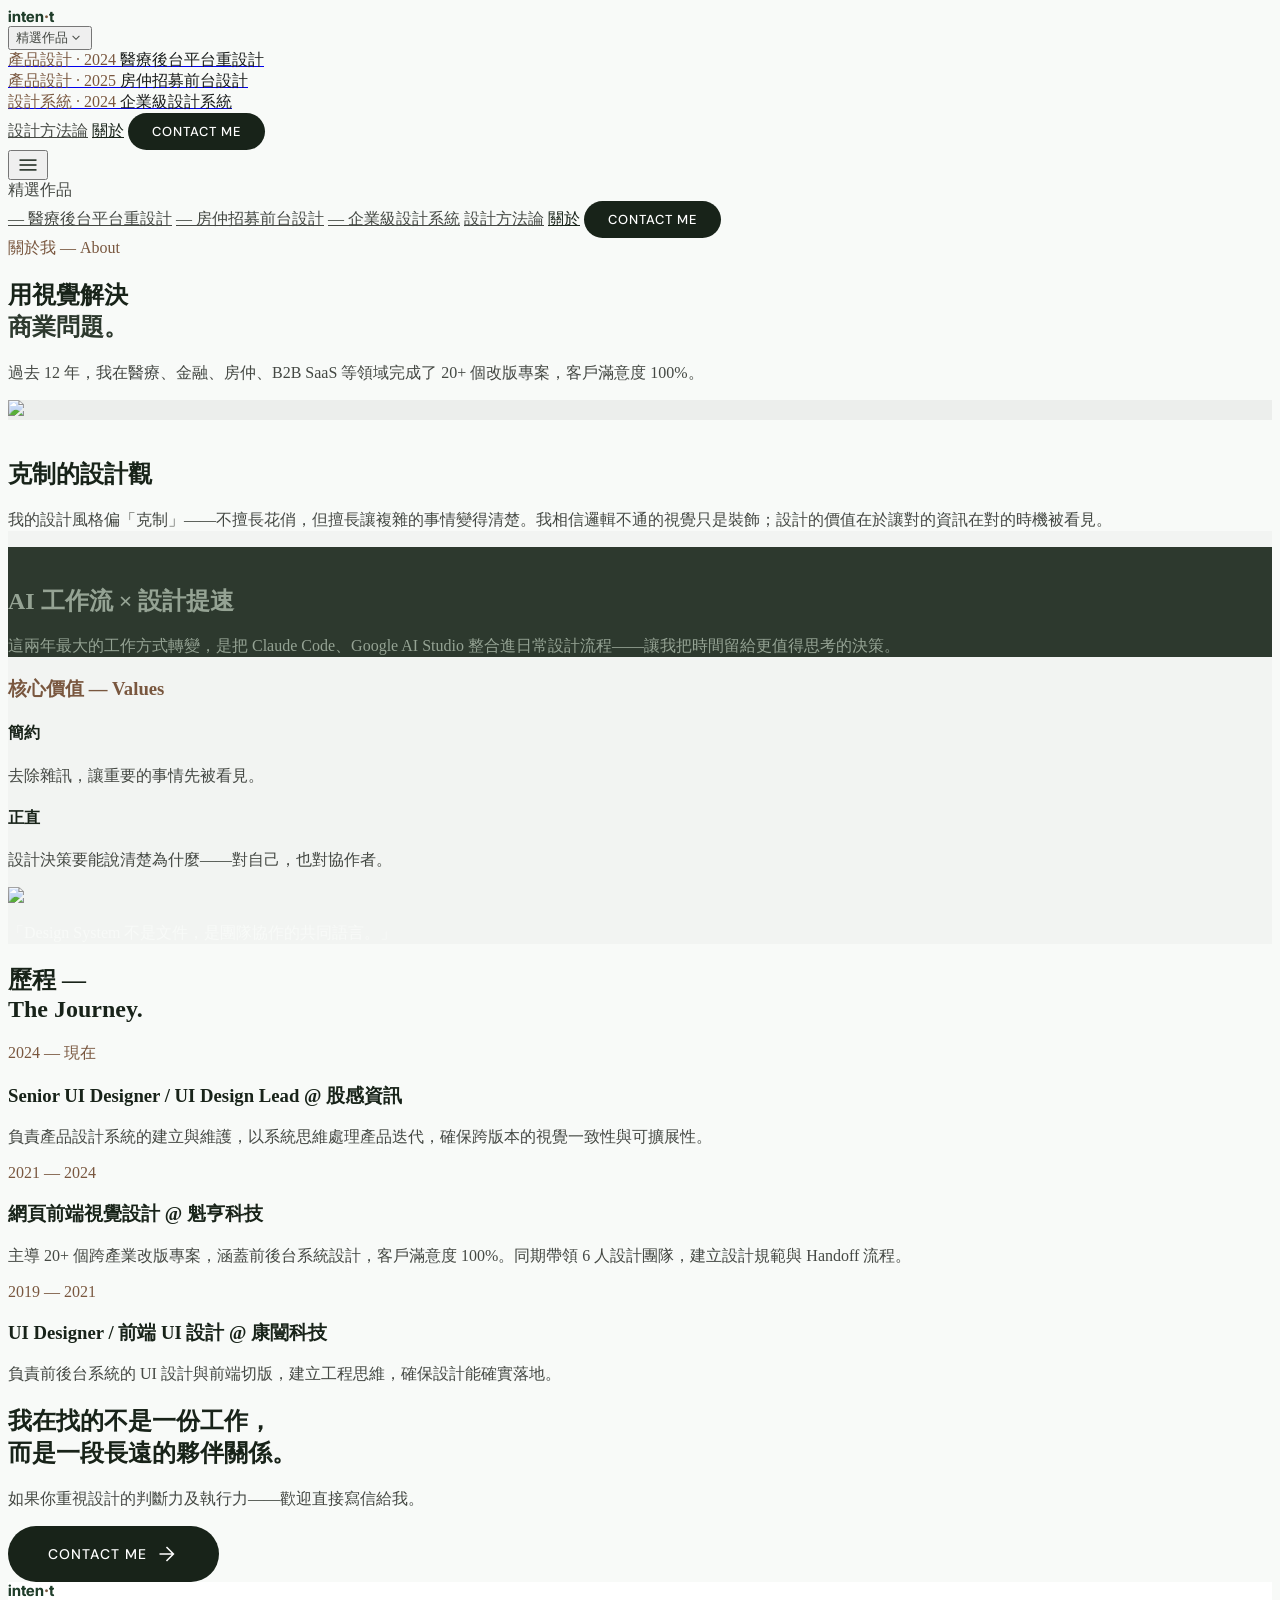
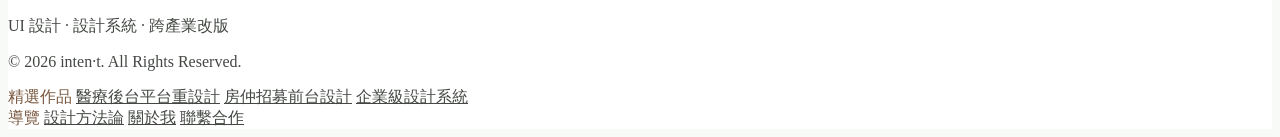
==== commit a6cb0696: "品牌更名 TAKUMI → inten·t：Logo 字型 Inter Tight 700、favicon SVG、全站 copyright/email 同步更新" ====
--- a/about.html
+++ b/about.html
@@ -2,6 +2,7 @@
 
 <html class="light" lang="zh-Hant"><head>
 <meta charset="utf-8"/>
+<link rel="icon" type="image/svg+xml" href="favicon.svg"/>
 <meta content="width=device-width, initial-scale=1.0" name="viewport"/>
 <title>關於我 | TAKUMI — Sidney Chen</title>
 <meta name="description" content="資深 UI 設計師 Sidney Chen。12 年、20+ 改版專案、100% 客戶滿意度。克制的設計觀，務實的執行力。"/>
@@ -44,7 +45,7 @@
 <!-- TopNavBar Shell -->
 <nav class="fixed top-0 w-full z-50 bg-surface/80 backdrop-blur-xl border-b border-outline-variant/40 transition-all duration-300">
 <div class="flex justify-between items-center px-6 md:px-margin-desktop py-8 w-full max-w-container-max mx-auto">
-<a class="font-headline-sm text-headline-sm tracking-widest text-primary dark:text-primary-fixed" href="index.html">TAKUMI</a>
+<a class="logo-intent" href="index.html">inten<span class="logo-dot">·</span>t</a>
 <div class="hidden md:flex items-center gap-10">
 <div class="relative" id="works-nav">
   <button class="font-label-md text-label-md text-on-surface-variant hover:text-primary transition-colors flex items-center gap-1 focus:outline-none" id="works-btn">
@@ -191,7 +192,7 @@
 <p class="font-body-lg text-body-lg text-on-surface-variant max-w-2xl mx-auto mb-10">
 如果你重視設計的判斷力及執行力——歡迎直接寫信給我。
 </p>
-<a class="btn-primary btn-primary-lg" href="mailto:sidney77chen@gmail.com?subject=合作夥伴洽談&body=你好，我在 TAKUMI 作品集看到你的作品，想進一步聊聊合作的可能性。">
+<a class="btn-primary btn-primary-lg" href="mailto:sidney77chen@gmail.com?subject=合作夥伴洽談&body=你好，我在 inten·t 作品集看到你的作品，想進一步聊聊合作的可能性。">
 Contact me
 <span class="material-symbols-outlined">arrow_forward</span>
 </a>
@@ -203,9 +204,9 @@
 <div class="max-w-container-max mx-auto px-6 md:px-margin-desktop border-t-[0.5px] border-outline-variant pt-12">
 <div class="flex flex-col md:flex-row justify-between items-start gap-12">
 <div class="space-y-4">
-<a class="font-headline-sm text-headline-sm text-primary tracking-widest block" href="index.html">TAKUMI</a>
+<a class="logo-intent block" href="index.html">inten<span class="logo-dot">·</span>t</a>
 <p class="font-body-md text-body-md text-on-surface-variant max-w-xs">UI 設計 · 設計系統 · 跨產業改版</p>
-<p class="font-label-sm text-label-sm text-on-surface-variant opacity-60">© 2026 TAKUMI. All Rights Reserved.</p>
+<p class="font-label-sm text-label-sm text-on-surface-variant opacity-60">© 2026 inten·t. All Rights Reserved.</p>
 </div>
 <div class="flex flex-wrap gap-12">
 <div class="flex flex-col gap-4">
--- a/token-override.css
+++ b/token-override.css
@@ -1,4 +1,7 @@
-/* TAKUMI Design Tokens — Auto-generated. Edit via design-system.html */
+/* inten·t Design Tokens — Auto-generated. Edit via design-system.html */
+
+/* ── Inter Tight for brand logo ── */
+@import url('https://fonts.googleapis.com/css2?family=Inter+Tight:wght@600;700&display=swap');
 :root {
   --color-primary: #182319;
   --color-on-primary: #ffffff;
@@ -208,6 +211,21 @@
   transform: translateY(-1px);
 }
 
+/* ── Brand logo: inten·t ── */
+.logo-intent {
+  font-family: 'Inter Tight', 'DM Sans', system-ui, sans-serif;
+  font-weight: 700;
+  font-size: 15px;
+  letter-spacing: 0.01em;
+  color: var(--color-green-deep);
+  text-decoration: none;
+  line-height: 1;
+}
+.logo-intent .logo-dot {
+  color: var(--color-secondary);   /* warm wood brown 作為中圓點強調色 */
+  font-size: 1.1em;
+}
+
 /* ── Bento card — subtle dual-layer shadow ── */
 .bento-card {
   box-shadow: 0 1px 4px rgba(0,0,0,0.06),
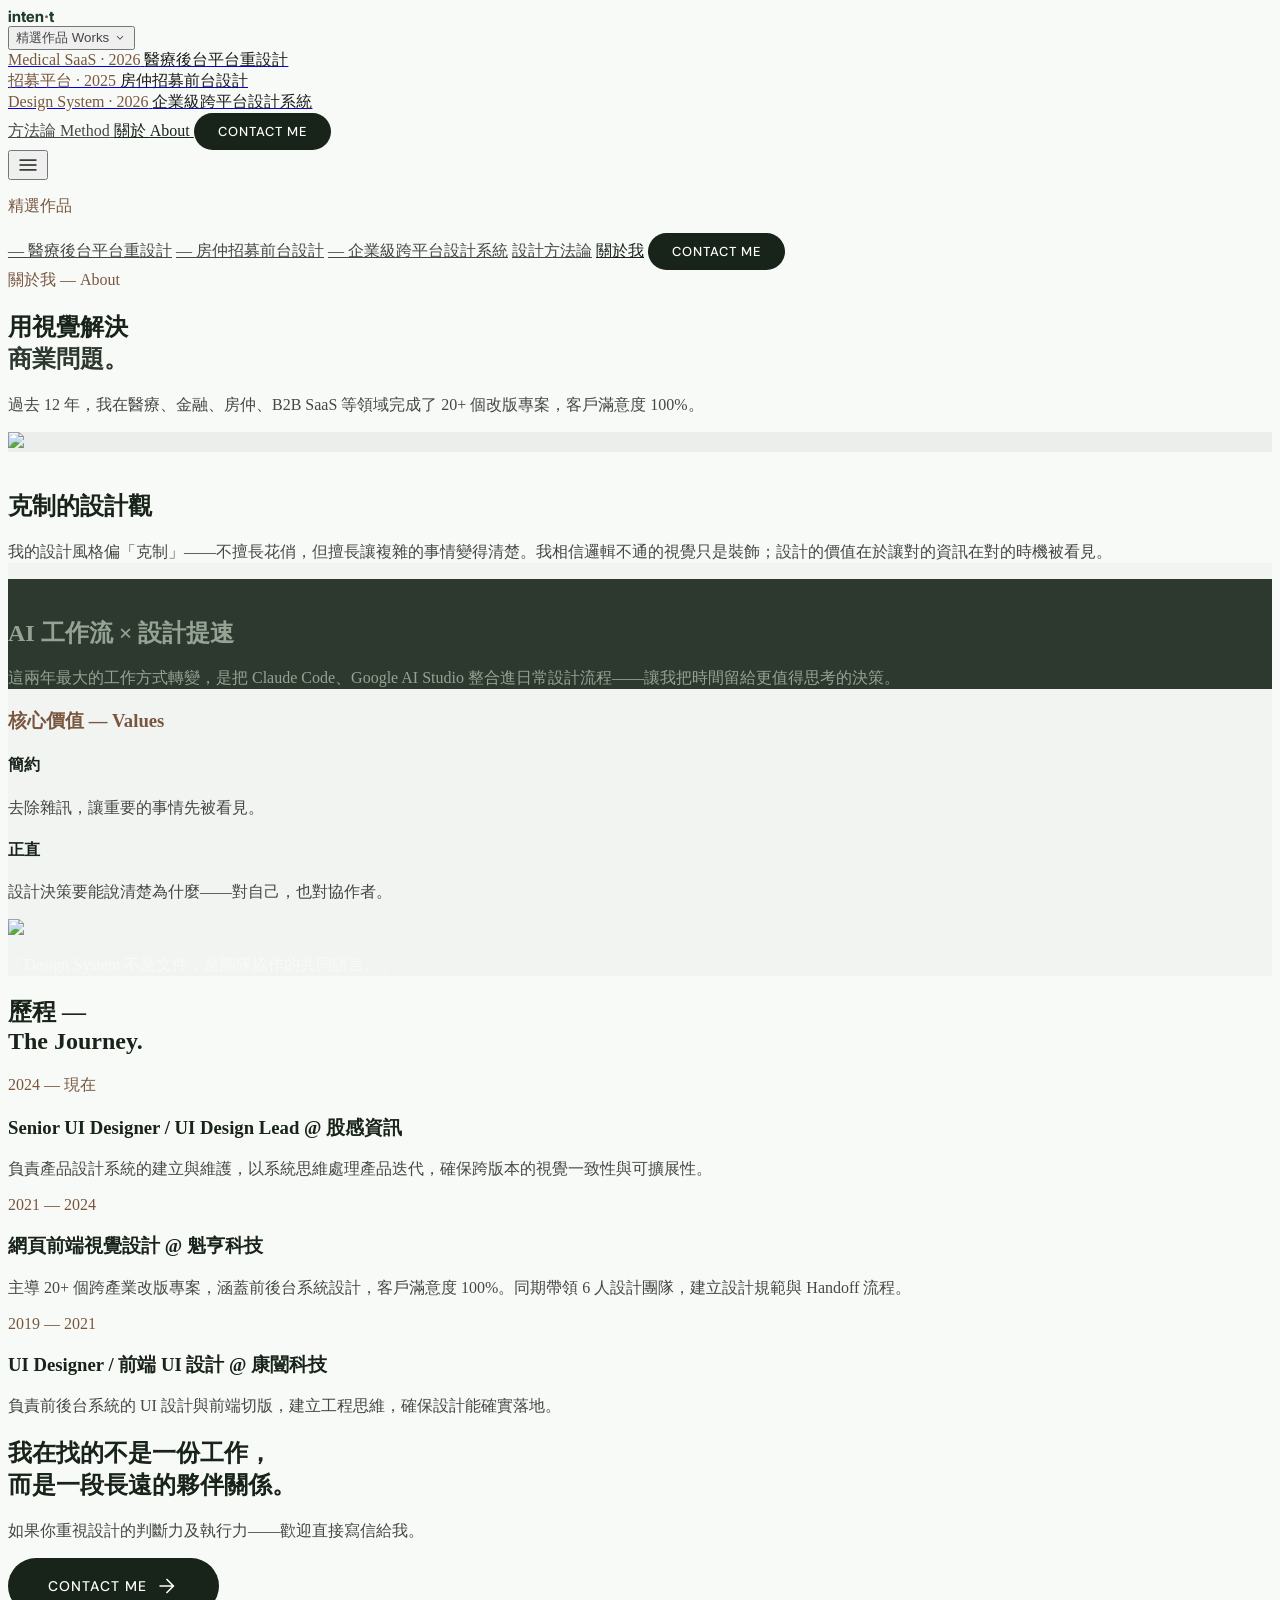
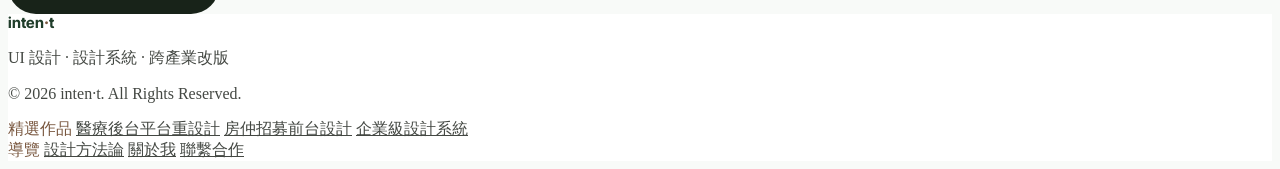
==== commit 213713a7: "全站 header 統一首頁版型（含 methodology/about）+ 下拉年份同步 2026·2025·2026 + 品牌更名 TAKUMI→inten·t Co-Authored-By: C" ====
--- a/about.html
+++ b/about.html
@@ -4,10 +4,10 @@
 <meta charset="utf-8"/>
 <link rel="icon" type="image/svg+xml" href="favicon.svg"/>
 <meta content="width=device-width, initial-scale=1.0" name="viewport"/>
-<title>關於我 | TAKUMI — Sidney Chen</title>
+<title>關於我 | inten·t — Sidney Chen</title>
 <meta name="description" content="資深 UI 設計師 Sidney Chen。12 年、20+ 改版專案、100% 客戶滿意度。克制的設計觀，務實的執行力。"/>
 <meta property="og:type" content="website"/>
-<meta property="og:title" content="關於我 | TAKUMI — Sidney Chen"/>
+<meta property="og:title" content="關於我 | inten·t — Sidney Chen"/>
 <meta property="og:description" content="資深 UI 設計師 Sidney Chen。12 年、20+ 改版專案、100% 客戶滿意度。克制的設計觀，務實的執行力。"/>
 <meta property="og:url" content="https://sidney77chen-lgtm.github.io/takumi-portfolio/about.html"/>
 <link href="https://fonts.googleapis.com" rel="preconnect"/>
@@ -17,7 +17,7 @@
 <link rel="stylesheet" href="token-override.css"/>
 <script src="https://cdn.tailwindcss.com?plugins=forms,container-queries"></script>
 <script src="unlock-guard.js"></script>
-<script id="tailwind-config">tailwind.config = {darkMode: "class", theme: {extend: {colors: {"surface-variant": "#e1e3e1", background: "#f8faf8", "tertiary-fixed-dim": "#b8c8db", "outline-variant": "#c4c8c1", "primary-fixed": "#d8e6d6", "surface-container-low": "#f2f4f2", "primary-container": "#2d392e", "on-primary": "#ffffff", "on-tertiary-fixed": "#0c1d2b", "on-secondary-fixed-variant": "#5f402a", "surface-container": "#eceeec", error: "#ba1a1a", "inverse-on-surface": "#eff1ef", "on-error-container": "#93000a", "on-primary-fixed-variant": "#3e4a3e", "surface-container-highest": "#e1e3e1", "on-secondary-container": "#7a5840", "surface-dim": "#d8dad9", "on-primary-fixed": "#131e14", "surface-container-lowest": "#ffffff", "inverse-primary": "#bccabb", "on-secondary-fixed": "#2d1604", "secondary-container": "#ffd1b3", surface: "#f8faf8", "error-container": "#ffdad6", "on-primary-container": "#95a394", "on-error": "#ffffff", "secondary-fixed-dim": "#eabda0", "surface-tint": "#556255", "on-tertiary": "#ffffff", "on-background": "#191c1b", primary: "#182319", "secondary-fixed": "#ffdcc6", "on-tertiary-fixed-variant": "#394858", "primary-fixed-dim": "#bccabb", "surface-container-high": "#e6e9e7", "on-tertiary-container": "#91a1b4", "on-secondary": "#ffffff", "on-surface": "#191c1b", "inverse-surface": "#2e3130", tertiary: "#122331", outline: "#747872", "on-surface-variant": "#444843", "tertiary-fixed": "#d3e4f8", secondary: "#79573f", "surface-bright": "#f8faf8", "tertiary-container": "#283847"}, borderRadius: {DEFAULT: "0.125rem", lg: "0.25rem", xl: "0.5rem", full: "0.75rem"}, spacing: {"container-max": "1280px", unit: "8px", "margin-desktop": "64px", "section-gap": "128px", "margin-mobile": "24px", gutter: "32px"}, fontFamily: {display: ["Playfair Display", "Georgia", "serif"], headline: ["Playfair Display", "Georgia", "serif"], "headline-display": ["Playfair Display", "Georgia", "serif"], "headline-lg": ["Playfair Display", "Georgia", "serif"], "headline-lg-mobile": ["Playfair Display", "Georgia", "serif"], "headline-md": ["Playfair Display", "Georgia", "serif"], "headline-sm": ["Playfair Display", "Georgia", "serif"], body: ["DM Sans", "Noto Sans TC", "sans-serif"], "body-lg": ["DM Sans", "Noto Sans TC", "sans-serif"], "body-md": ["DM Sans", "Noto Sans TC", "sans-serif"], label: ["DM Sans", "Noto Sans TC", "sans-serif"], "label-md": ["DM Sans", "Noto Sans TC", "sans-serif"], "label-sm": ["DM Sans", "Noto Sans TC", "sans-serif"]}, fontSize: {"body-md": ["16px", {lineHeight: "1.6", fontWeight: "400"}], "headline-sm": ["24px", {lineHeight: "1.4", fontWeight: "400"}], "headline-lg-mobile": ["32px", {lineHeight: "1.2", fontWeight: "400"}], "label-md": ["14px", {lineHeight: "1.2", letterSpacing: "0.05em", fontWeight: "600"}], "headline-lg": ["48px", {lineHeight: "1.2", fontWeight: "400"}], "headline-display": ["64px", {lineHeight: "1.1", letterSpacing: "-0.02em", fontWeight: "400"}], "headline-md": ["32px", {lineHeight: "1.3", fontWeight: "400"}], "body-lg": ["18px", {lineHeight: "1.6", letterSpacing: "0.01em", fontWeight: "400"}], "label-sm": ["12px", {lineHeight: "1.2", letterSpacing: "0.03em", fontWeight: "500"}]}}}};</script>
+<script id="tailwind-config">tailwind.config = {darkMode: "class", theme: {extend: {colors: {"editorial-border": "#E8E8E5", "surface-variant": "#e1e3e1", background: "#f8faf8", "tertiary-fixed-dim": "#b8c8db", "outline-variant": "#c4c8c1", "primary-fixed": "#d8e6d6", "surface-container-low": "#f2f4f2", "primary-container": "#2d392e", "on-primary": "#ffffff", "on-tertiary-fixed": "#0c1d2b", "on-secondary-fixed-variant": "#5f402a", "surface-container": "#eceeec", error: "#ba1a1a", "inverse-on-surface": "#eff1ef", "on-error-container": "#93000a", "on-primary-fixed-variant": "#3e4a3e", "surface-container-highest": "#e1e3e1", "on-secondary-container": "#7a5840", "surface-dim": "#d8dad9", "on-primary-fixed": "#131e14", "surface-container-lowest": "#ffffff", "inverse-primary": "#bccabb", "on-secondary-fixed": "#2d1604", "secondary-container": "#ffd1b3", surface: "#f8faf8", "error-container": "#ffdad6", "on-primary-container": "#95a394", "on-error": "#ffffff", "secondary-fixed-dim": "#eabda0", "surface-tint": "#556255", "on-tertiary": "#ffffff", "on-background": "#191c1b", primary: "#182319", "secondary-fixed": "#ffdcc6", "on-tertiary-fixed-variant": "#394858", "primary-fixed-dim": "#bccabb", "surface-container-high": "#e6e9e7", "on-tertiary-container": "#91a1b4", "on-secondary": "#ffffff", "on-surface": "#191c1b", "inverse-surface": "#2e3130", tertiary: "#122331", outline: "#747872", "on-surface-variant": "#444843", "tertiary-fixed": "#d3e4f8", secondary: "#79573f", "surface-bright": "#f8faf8", "tertiary-container": "#283847"}, borderRadius: {DEFAULT: "0.125rem", lg: "0.25rem", xl: "0.5rem", full: "0.75rem"}, spacing: {"container-max": "1280px", unit: "8px", "margin-desktop": "64px", "section-gap": "128px", "margin-mobile": "24px", gutter: "32px"}, fontFamily: {dm: ["DM Sans", "Noto Sans TC", "sans-serif"], "noto-tc": ["Noto Sans TC", "PingFang TC", "sans-serif"], display: ["Playfair Display", "Georgia", "serif"], headline: ["Playfair Display", "Georgia", "serif"], "headline-display": ["Playfair Display", "Georgia", "serif"], "headline-lg": ["Playfair Display", "Georgia", "serif"], "headline-lg-mobile": ["Playfair Display", "Georgia", "serif"], "headline-md": ["Playfair Display", "Georgia", "serif"], "headline-sm": ["Playfair Display", "Georgia", "serif"], body: ["DM Sans", "Noto Sans TC", "sans-serif"], "body-lg": ["DM Sans", "Noto Sans TC", "sans-serif"], "body-md": ["DM Sans", "Noto Sans TC", "sans-serif"], label: ["DM Sans", "Noto Sans TC", "sans-serif"], "label-md": ["DM Sans", "Noto Sans TC", "sans-serif"], "label-sm": ["DM Sans", "Noto Sans TC", "sans-serif"]}, fontSize: {"body-md": ["16px", {lineHeight: "1.6", fontWeight: "400"}], "headline-sm": ["24px", {lineHeight: "1.4", fontWeight: "400"}], "headline-lg-mobile": ["32px", {lineHeight: "1.2", fontWeight: "400"}], "label-md": ["14px", {lineHeight: "1.2", letterSpacing: "0.05em", fontWeight: "600"}], "headline-lg": ["48px", {lineHeight: "1.2", fontWeight: "400"}], "headline-display": ["64px", {lineHeight: "1.1", letterSpacing: "-0.02em", fontWeight: "400"}], "headline-md": ["32px", {lineHeight: "1.3", fontWeight: "400"}], "body-lg": ["18px", {lineHeight: "1.6", letterSpacing: "0.01em", fontWeight: "400"}], "label-sm": ["12px", {lineHeight: "1.2", letterSpacing: "0.03em", fontWeight: "500"}]}}}};</script>
 <style>
         .mist-overlay {
             background-image: url('https://www.transparenttextures.com/patterns/natural-paper.png');
@@ -43,53 +43,63 @@
 <!-- Mist Texture Layer -->
 <div class="fixed inset-0 mist-overlay z-[100]"></div>
 <!-- TopNavBar Shell -->
-<nav class="fixed top-0 w-full z-50 bg-surface/80 backdrop-blur-xl border-b border-outline-variant/40 transition-all duration-300">
-<div class="flex justify-between items-center px-6 md:px-margin-desktop py-8 w-full max-w-container-max mx-auto">
-<a class="logo-intent" href="index.html">inten<span class="logo-dot">·</span>t</a>
-<div class="hidden md:flex items-center gap-10">
-<div class="relative" id="works-nav">
-  <button class="font-label-md text-label-md text-on-surface-variant hover:text-primary transition-colors flex items-center gap-1 focus:outline-none" id="works-btn">
-    精選作品<span class="material-symbols-outlined transition-transform duration-200" id="works-chevron" style="font-size:16px;">expand_more</span>
-  </button>
-  <div class="absolute top-full left-0 mt-3 w-80 bg-surface/95 backdrop-blur-xl border border-outline-variant/30 rounded-xl shadow-lg opacity-0 invisible -translate-y-2 z-50" id="works-dropdown">
-    <div class="p-3 space-y-1">
-      <a href="selected_works.html" class="flex flex-col px-4 py-3 rounded-lg hover:bg-surface-container transition-colors group">
-        <span class="font-label-sm text-label-sm text-secondary mb-1 uppercase tracking-wider">產品設計 · 2024</span>
-        <span class="font-body-md text-body-md text-on-surface group-hover:text-primary transition-colors">醫療後台平台重設計</span>
+<nav class="fixed top-0 w-full z-50 bg-surface/80 backdrop-blur-xl border-b border-editorial-border/60">
+  <div class="flex justify-between items-center px-6 md:px-margin-desktop py-6 w-full max-w-container-max mx-auto">
+    <a class="logo-intent" href="index.html">inten<span class="logo-dot">·</span>t</a>
+    <!-- Desktop nav -->
+    <div class="hidden md:flex items-center gap-10">
+      <!-- Works Dropdown -->
+      <div class="relative" id="works-nav">
+        <button class="font-label-md text-label-md text-on-surface-variant hover:text-primary transition-colors flex items-center gap-1 focus:outline-none font-dm tracking-wider uppercase" id="works-btn">
+          精選作品 <span class="opacity-40 font-normal text-xs ml-1">Works</span>
+          <span class="material-symbols-outlined transition-transform duration-200" id="works-chevron" style="font-size:14px;">expand_more</span>
+        </button>
+        <div class="absolute top-full left-0 mt-4 w-80 bg-surface border border-editorial-border rounded-xl shadow-xl opacity-0 invisible -translate-y-2 transition-all duration-200 z-50" id="works-dropdown">
+          <div class="p-3 space-y-1">
+            <a href="selected_works.html" class="flex flex-col px-4 py-3 rounded-lg hover:bg-surface-container transition-colors group">
+              <span class="font-dm text-[11px] font-medium text-secondary mb-1 uppercase tracking-wider">Medical SaaS · 2026</span>
+              <span class="font-noto-tc text-sm text-on-surface group-hover:text-primary transition-colors">醫療後台平台重設計</span>
+            </a>
+            <div class="h-px bg-editorial-border mx-4"></div>
+            <a href="brand_identity_1.html" class="flex flex-col px-4 py-3 rounded-lg hover:bg-surface-container transition-colors group">
+              <span class="font-dm text-[11px] font-medium text-secondary mb-1 uppercase tracking-wider">招募平台 · 2025</span>
+              <span class="font-noto-tc text-sm text-on-surface group-hover:text-primary transition-colors">房仲招募前台設計</span>
+            </a>
+            <div class="h-px bg-editorial-border mx-4"></div>
+            <a href="brand_identity_2.html" class="flex flex-col px-4 py-3 rounded-lg hover:bg-surface-container transition-colors group">
+              <span class="font-dm text-[11px] font-medium text-secondary mb-1 uppercase tracking-wider">Design System · 2026</span>
+              <span class="font-noto-tc text-sm text-on-surface group-hover:text-primary transition-colors">企業級跨平台設計系統</span>
+            </a>
+          </div>
+        </div>
+      </div>
+      <a class="font-dm font-medium text-[13px] tracking-wider uppercase text-on-surface-variant hover:text-primary transition-colors" href="methodology.html">
+        方法論 <span class="opacity-40 font-normal normal-case text-xs ml-0.5">Method</span>
       </a>
-      <div class="h-px bg-outline-variant/40 mx-4"></div>
-      <a href="brand_identity_1.html" class="flex flex-col px-4 py-3 rounded-lg hover:bg-surface-container transition-colors group">
-        <span class="font-label-sm text-label-sm text-secondary mb-1 uppercase tracking-wider">產品設計 · 2025</span>
-        <span class="font-body-md text-body-md text-on-surface group-hover:text-primary transition-colors">房仲招募前台設計</span>
+      <a class="font-dm font-medium text-[13px] tracking-wider uppercase text-primary transition-colors" href="about.html">
+        關於 <span class="opacity-40 font-normal normal-case text-xs ml-0.5">About</span>
       </a>
-      <div class="h-px bg-outline-variant/40 mx-4"></div>
-      <a href="brand_identity_2.html" class="flex flex-col px-4 py-3 rounded-lg hover:bg-surface-container transition-colors group">
-        <span class="font-label-sm text-label-sm text-secondary mb-1 uppercase tracking-wider">設計系統 · 2024</span>
-        <span class="font-body-md text-body-md text-on-surface group-hover:text-primary transition-colors">企業級設計系統</span>
+      <a class="btn-primary" href="mailto:sidney77chen@gmail.com">
+        Contact me
       </a>
     </div>
+    <!-- Mobile hamburger -->
+    <button class="md:hidden text-primary" id="mobile-menu-btn">
+      <span class="material-symbols-outlined">menu</span>
+    </button>
   </div>
-</div>
-<a class="font-label-md text-label-md text-on-surface-variant hover:text-primary transition-colors" href="methodology.html">設計方法論</a>
-<a class="font-label-md text-label-md text-primary border-b border-primary/20 pb-1" href="about.html">關於</a>
-<a class="btn-primary" href="mailto:sidney77chen@gmail.com">Contact me</a>
-</div>
-<button class="md:hidden text-primary" id="mobile-menu-btn">
-<span class="material-symbols-outlined">menu</span>
-</button>
-</div>
-<!-- Mobile Menu -->
-<div class="hidden md:hidden bg-surface/95 backdrop-blur-xl border-t border-outline-variant/20" id="mobile-menu">
-<div class="px-6 py-8 space-y-4 max-w-container-max mx-auto">
-<div class="font-label-md text-label-md text-on-surface-variant border-b border-outline-variant/30 pb-2">精選作品</div>
-<a class="block font-label-sm text-label-sm text-on-surface-variant hover:text-primary transition-colors py-1 pl-4" href="selected_works.html">— 醫療後台平台重設計</a>
-<a class="block font-label-sm text-label-sm text-on-surface-variant hover:text-primary transition-colors py-1 pl-4" href="brand_identity_1.html">— 房仲招募前台設計</a>
-<a class="block font-label-sm text-label-sm text-on-surface-variant hover:text-primary transition-colors py-1 pl-4" href="brand_identity_2.html">— 企業級設計系統</a>
-<a class="block font-label-md text-label-md text-on-surface-variant hover:text-primary transition-colors py-1" href="methodology.html">設計方法論</a>
-<a class="block font-label-md text-label-md text-primary border-b border-primary/20 pb-2" href="about.html">關於</a>
-<a class="btn-primary" href="mailto:sidney77chen@gmail.com">Contact me</a>
-</div>
-</div>
+  <!-- Mobile drawer -->
+  <div class="hidden md:hidden bg-surface/98 backdrop-blur-xl border-t border-editorial-border/40" id="mobile-menu">
+    <div class="px-6 py-8 space-y-5 max-w-container-max mx-auto">
+      <p class="font-dm text-[11px] font-medium text-secondary uppercase tracking-widest pb-1 border-b border-editorial-border">精選作品</p>
+      <a class="block font-noto-tc text-sm text-on-surface-variant hover:text-primary transition-colors py-1 pl-4" href="selected_works.html">— 醫療後台平台重設計</a>
+      <a class="block font-noto-tc text-sm text-on-surface-variant hover:text-primary transition-colors py-1 pl-4" href="brand_identity_1.html">— 房仲招募前台設計</a>
+      <a class="block font-noto-tc text-sm text-on-surface-variant hover:text-primary transition-colors py-1 pl-4" href="brand_identity_2.html">— 企業級跨平台設計系統</a>
+      <a class="block font-dm font-medium text-sm uppercase tracking-wider text-on-surface-variant hover:text-primary transition-colors py-1" href="methodology.html">設計方法論</a>
+      <a class="block font-dm font-medium text-sm uppercase tracking-wider text-primary py-1" href="about.html">關於我</a>
+      <a class="btn-primary" href="mailto:sidney77chen@gmail.com">Contact me</a>
+    </div>
+  </div>
 </nav>
 <!-- Main Content Canvas -->
 <main class="relative pt-[160px]">
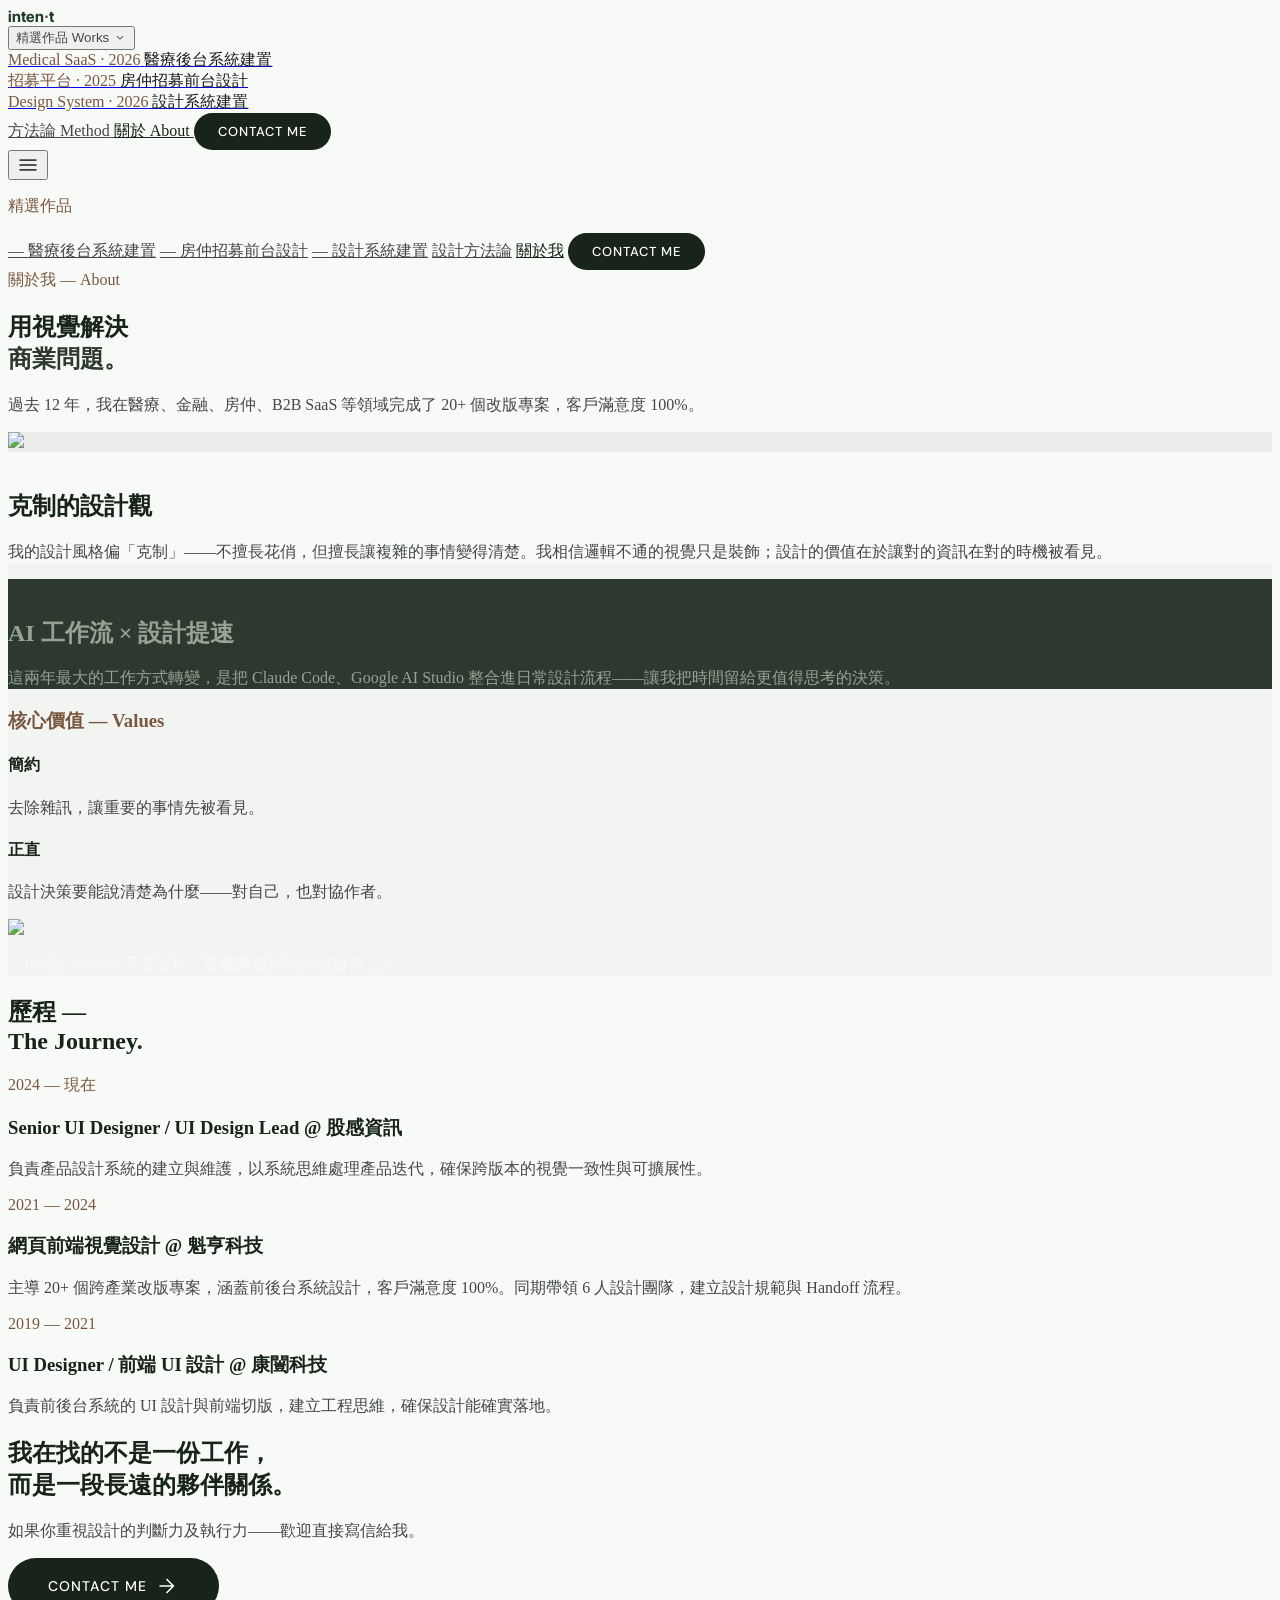
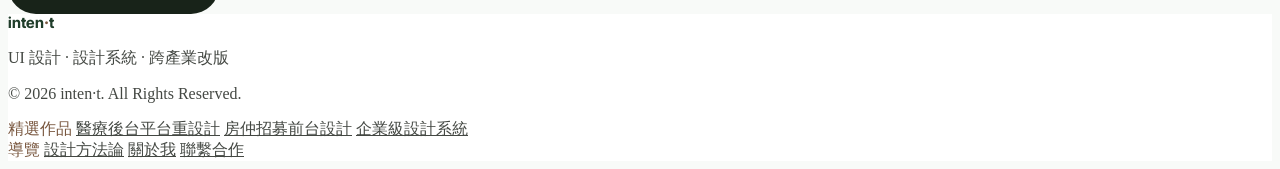
==== commit 6bea1446: "作品名稱同步：案例1→醫療後台系統建置、案例2→房仲招募前台設計、案例3→設計系統建置（下拉選單＋解鎖彈窗） Co-Authored-By: Claude Opus 4.8 <noreply@anth" ====
--- a/about.html
+++ b/about.html
@@ -58,7 +58,7 @@
           <div class="p-3 space-y-1">
             <a href="selected_works.html" class="flex flex-col px-4 py-3 rounded-lg hover:bg-surface-container transition-colors group">
               <span class="font-dm text-[11px] font-medium text-secondary mb-1 uppercase tracking-wider">Medical SaaS · 2026</span>
-              <span class="font-noto-tc text-sm text-on-surface group-hover:text-primary transition-colors">醫療後台平台重設計</span>
+              <span class="font-noto-tc text-sm text-on-surface group-hover:text-primary transition-colors">醫療後台系統建置</span>
             </a>
             <div class="h-px bg-editorial-border mx-4"></div>
             <a href="brand_identity_1.html" class="flex flex-col px-4 py-3 rounded-lg hover:bg-surface-container transition-colors group">
@@ -68,7 +68,7 @@
             <div class="h-px bg-editorial-border mx-4"></div>
             <a href="brand_identity_2.html" class="flex flex-col px-4 py-3 rounded-lg hover:bg-surface-container transition-colors group">
               <span class="font-dm text-[11px] font-medium text-secondary mb-1 uppercase tracking-wider">Design System · 2026</span>
-              <span class="font-noto-tc text-sm text-on-surface group-hover:text-primary transition-colors">企業級跨平台設計系統</span>
+              <span class="font-noto-tc text-sm text-on-surface group-hover:text-primary transition-colors">設計系統建置</span>
             </a>
           </div>
         </div>
@@ -92,9 +92,9 @@
   <div class="hidden md:hidden bg-surface/98 backdrop-blur-xl border-t border-editorial-border/40" id="mobile-menu">
     <div class="px-6 py-8 space-y-5 max-w-container-max mx-auto">
       <p class="font-dm text-[11px] font-medium text-secondary uppercase tracking-widest pb-1 border-b border-editorial-border">精選作品</p>
-      <a class="block font-noto-tc text-sm text-on-surface-variant hover:text-primary transition-colors py-1 pl-4" href="selected_works.html">— 醫療後台平台重設計</a>
+      <a class="block font-noto-tc text-sm text-on-surface-variant hover:text-primary transition-colors py-1 pl-4" href="selected_works.html">— 醫療後台系統建置</a>
       <a class="block font-noto-tc text-sm text-on-surface-variant hover:text-primary transition-colors py-1 pl-4" href="brand_identity_1.html">— 房仲招募前台設計</a>
-      <a class="block font-noto-tc text-sm text-on-surface-variant hover:text-primary transition-colors py-1 pl-4" href="brand_identity_2.html">— 企業級跨平台設計系統</a>
+      <a class="block font-noto-tc text-sm text-on-surface-variant hover:text-primary transition-colors py-1 pl-4" href="brand_identity_2.html">— 設計系統建置</a>
       <a class="block font-dm font-medium text-sm uppercase tracking-wider text-on-surface-variant hover:text-primary transition-colors py-1" href="methodology.html">設計方法論</a>
       <a class="block font-dm font-medium text-sm uppercase tracking-wider text-primary py-1" href="about.html">關於我</a>
       <a class="btn-primary" href="mailto:sidney77chen@gmail.com">Contact me</a>
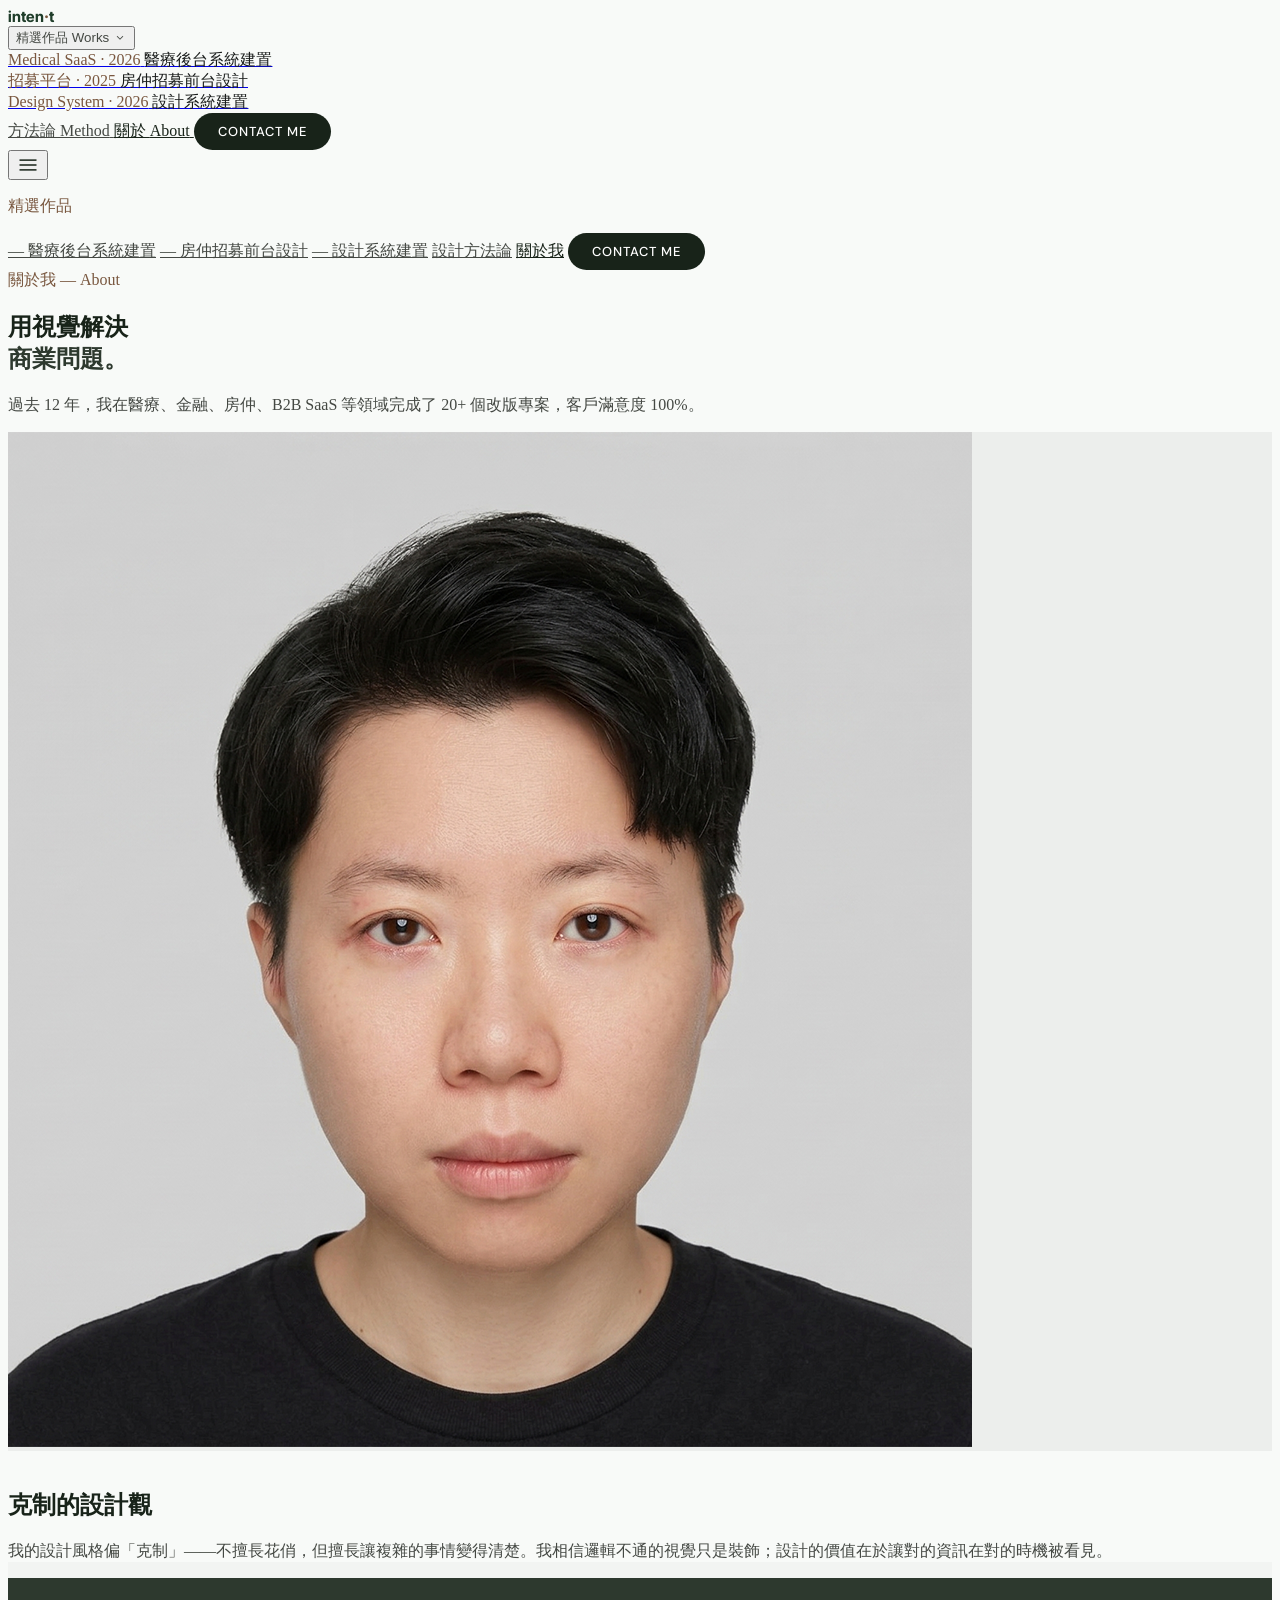
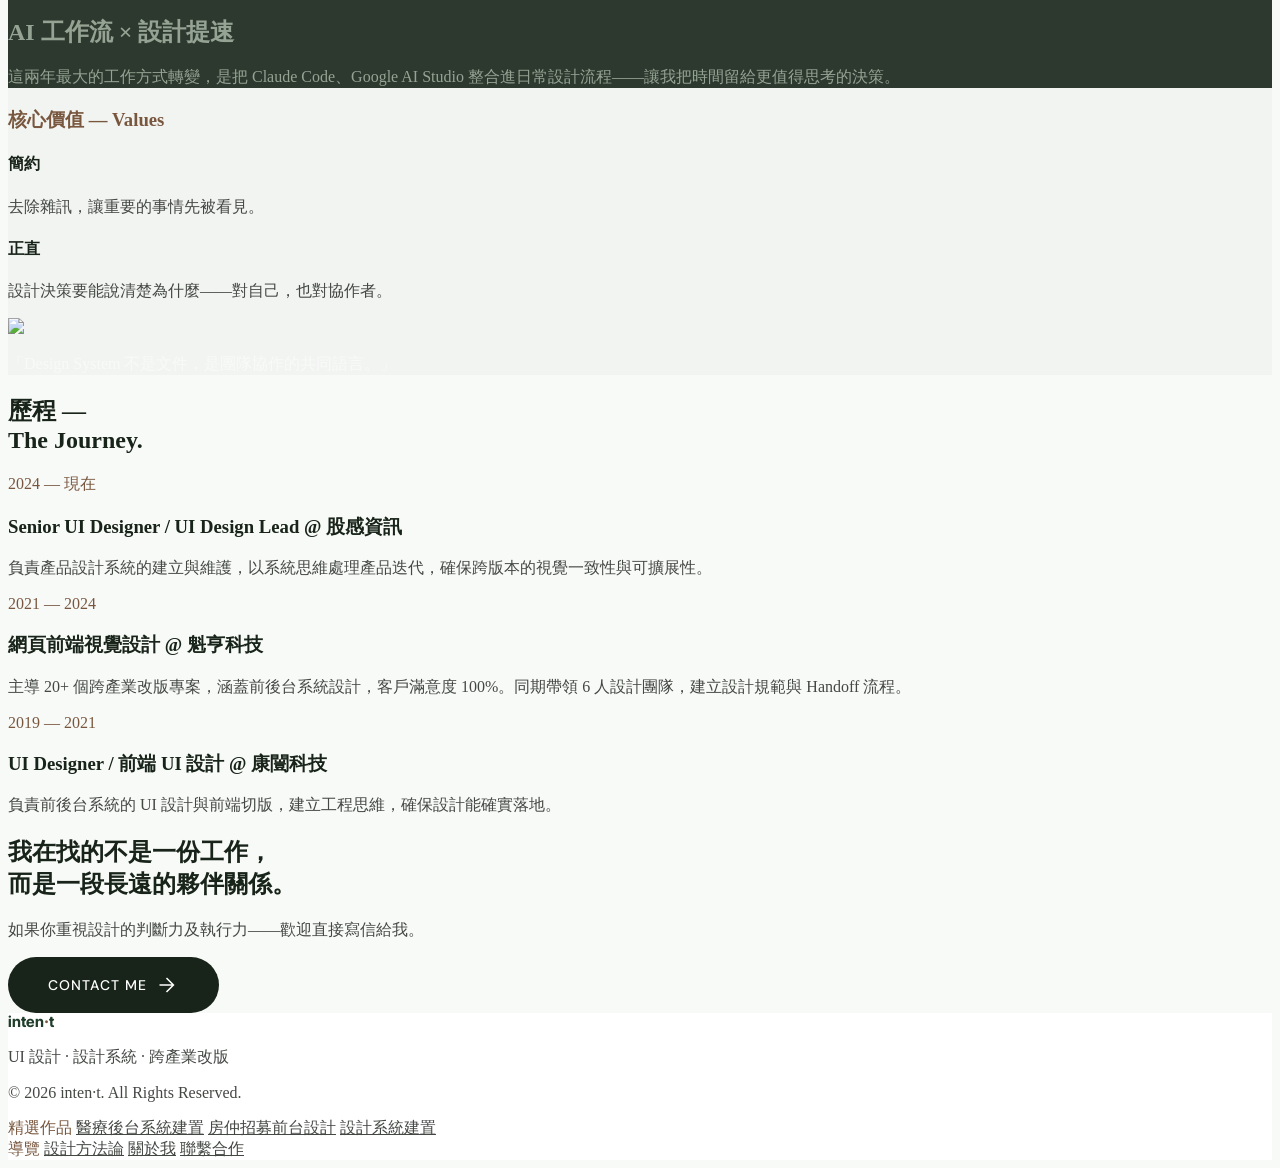
==== commit 177e2744: "全站作品名稱同步＋案例內容調整＋關於我形象照更換 - 全站 footer／導覽卡／頁面標題作品名稱統一為下拉選單三正式名稱 - 案例三敘事文案：設計系統思維 → 設計系統建置 - 案例三 Impact" ====
--- a/about.html
+++ b/about.html
@@ -117,8 +117,8 @@
                     </p>
 </div>
 <div class="md:col-span-5 reveal-up">
-<div class="relative aspect-[4/5] overflow-hidden rounded-xl bg-surface-container">
-<img class="w-full h-full object-cover mix-blend-multiply grayscale hover:grayscale-0 transition-all duration-1000 ease-in-out" data-alt="A cinematic, soft-lit portrait of a professional male designer in a forest setting. He wears a dark, textured linen shirt, looking off-camera with a serene and focused expression. The background is a blurred, lush greenery of a misty pine forest, embodying the Takumi aesthetic of natural resilience and quiet professionalism. High-key natural lighting creates soft highlights on the face and shoulder." src="https://lh3.googleusercontent.com/aida-public/[base64]"/>
+<div class="relative aspect-[4/5] w-4/5 mx-auto overflow-hidden rounded-xl bg-surface-container">
+<img class="w-full h-full object-cover grayscale hover:grayscale-0 transition-all duration-1000 ease-in-out" data-alt="Sidney Chen 的專業形象照：身著深色西裝外套，於現代辦公空間中目視鏡頭，神情沉穩專注。" src="assets/about-portrait.png"/>
 <div class="absolute inset-0 bg-primary/10 pointer-events-none"></div>
 </div>
 </div>
@@ -221,9 +221,9 @@
 <div class="flex flex-wrap gap-12">
 <div class="flex flex-col gap-4">
 <span class="font-label-sm text-label-sm text-secondary uppercase tracking-widest">精選作品</span>
-<a class="font-body-md text-body-md text-on-surface-variant hover:text-secondary transition-colors duration-300" href="selected_works.html">醫療後台平台重設計</a>
+<a class="font-body-md text-body-md text-on-surface-variant hover:text-secondary transition-colors duration-300" href="selected_works.html">醫療後台系統建置</a>
 <a class="font-body-md text-body-md text-on-surface-variant hover:text-secondary transition-colors duration-300" href="brand_identity_1.html">房仲招募前台設計</a>
-<a class="font-body-md text-body-md text-on-surface-variant hover:text-secondary transition-colors duration-300" href="brand_identity_2.html">企業級設計系統</a>
+<a class="font-body-md text-body-md text-on-surface-variant hover:text-secondary transition-colors duration-300" href="brand_identity_2.html">設計系統建置</a>
 </div>
 <div class="flex flex-col gap-4">
 <span class="font-label-sm text-label-sm text-secondary uppercase tracking-widest">導覽</span>
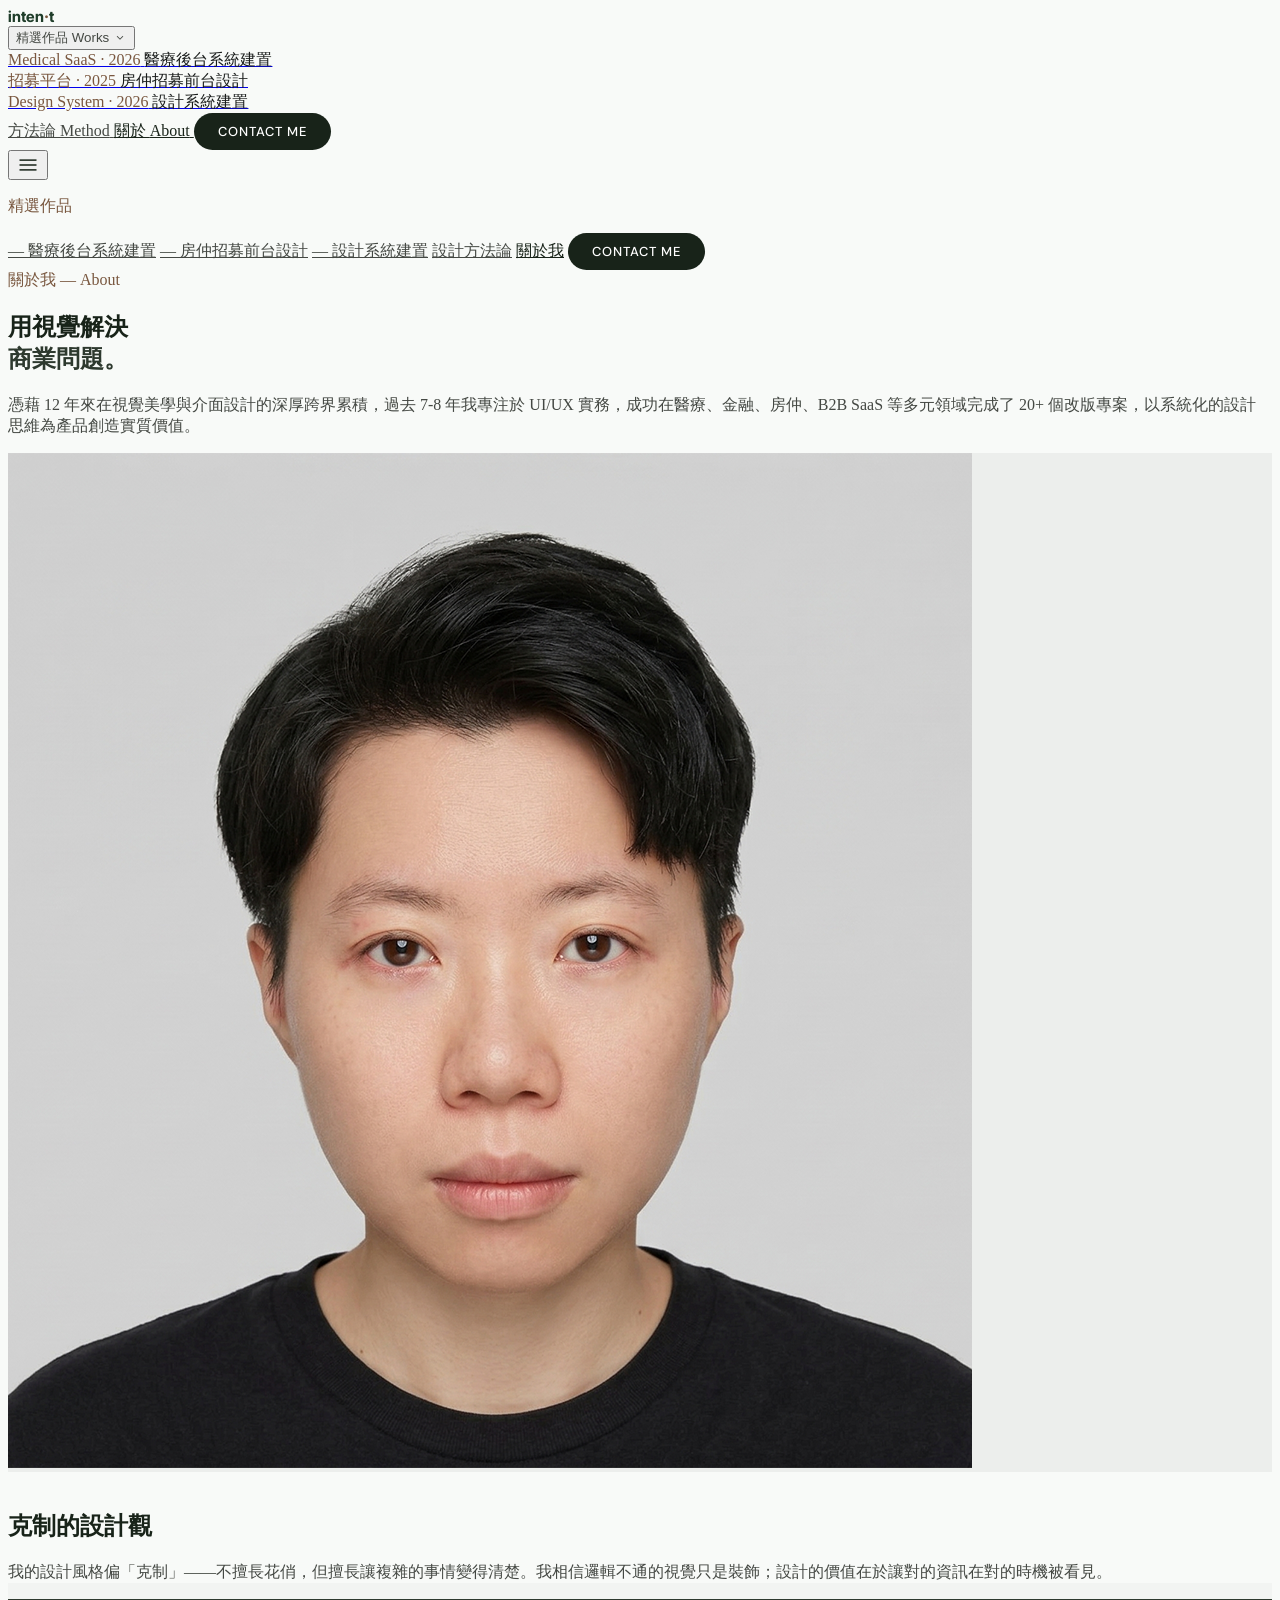
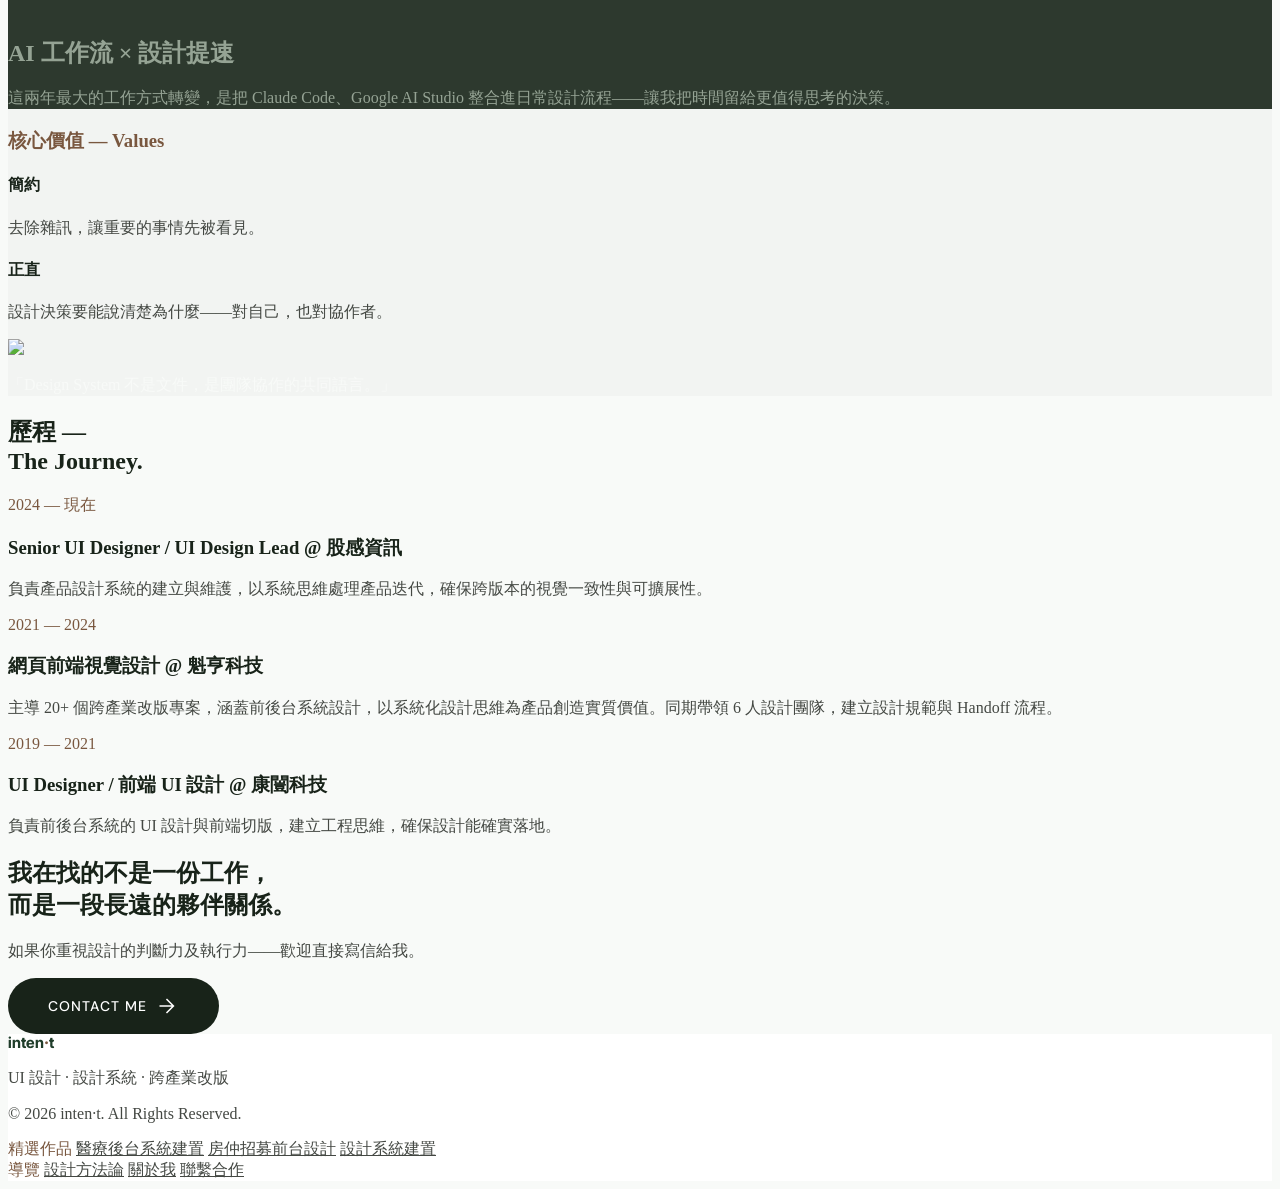
==== commit cd87856a: "關於我文案更新：強調 12 年跨界累積與 UI/UX 實務 - 開場段落改寫，凸顯系統化設計思維創造實質價值 - 移除全頁「客戶滿意度 100%」說法（經歷段落＋SEO meta 描述）  Co-Au" ====
--- a/about.html
+++ b/about.html
@@ -5,10 +5,10 @@
 <link rel="icon" type="image/svg+xml" href="favicon.svg"/>
 <meta content="width=device-width, initial-scale=1.0" name="viewport"/>
 <title>關於我 | inten·t — Sidney Chen</title>
-<meta name="description" content="資深 UI 設計師 Sidney Chen。12 年、20+ 改版專案、100% 客戶滿意度。克制的設計觀，務實的執行力。"/>
+<meta name="description" content="資深 UI 設計師 Sidney Chen。12 年跨界累積、過去 7-8 年專注 UI/UX、20+ 改版專案。克制的設計觀，務實的執行力。"/>
 <meta property="og:type" content="website"/>
 <meta property="og:title" content="關於我 | inten·t — Sidney Chen"/>
-<meta property="og:description" content="資深 UI 設計師 Sidney Chen。12 年、20+ 改版專案、100% 客戶滿意度。克制的設計觀，務實的執行力。"/>
+<meta property="og:description" content="資深 UI 設計師 Sidney Chen。12 年跨界累積、過去 7-8 年專注 UI/UX、20+ 改版專案。克制的設計觀，務實的執行力。"/>
 <meta property="og:url" content="https://sidney77chen-lgtm.github.io/takumi-portfolio/about.html"/>
 <link href="https://fonts.googleapis.com" rel="preconnect"/>
 <link crossorigin="" href="https://fonts.gstatic.com" rel="preconnect"/>
@@ -79,7 +79,7 @@
       <a class="font-dm font-medium text-[13px] tracking-wider uppercase text-primary transition-colors" href="about.html">
         關於 <span class="opacity-40 font-normal normal-case text-xs ml-0.5">About</span>
       </a>
-      <a class="btn-primary" href="mailto:sidney77chen@gmail.com">
+      <a class="btn-primary" href="https://mail.google.com/mail/?view=cm&fs=1&to=sidney77chen@gmail.com" target="_blank" rel="noopener">
         Contact me
       </a>
     </div>
@@ -97,7 +97,7 @@
       <a class="block font-noto-tc text-sm text-on-surface-variant hover:text-primary transition-colors py-1 pl-4" href="brand_identity_2.html">— 設計系統建置</a>
       <a class="block font-dm font-medium text-sm uppercase tracking-wider text-on-surface-variant hover:text-primary transition-colors py-1" href="methodology.html">設計方法論</a>
       <a class="block font-dm font-medium text-sm uppercase tracking-wider text-primary py-1" href="about.html">關於我</a>
-      <a class="btn-primary" href="mailto:sidney77chen@gmail.com">Contact me</a>
+      <a class="btn-primary" href="https://mail.google.com/mail/?view=cm&fs=1&to=sidney77chen@gmail.com" target="_blank" rel="noopener">Contact me</a>
     </div>
   </div>
 </nav>
@@ -113,7 +113,7 @@
 <span class="text-primary-container">商業問題。</span>
 </h1>
 <p class="font-body-lg text-body-lg text-on-surface-variant max-w-lg mb-12">
-                        過去 12 年，我在醫療、金融、房仲、B2B SaaS 等領域完成了 20+ 個改版專案，客戶滿意度 100%。
+                        憑藉 12 年來在視覺美學與介面設計的深厚跨界累積，過去 7-8 年我專注於 UI/UX 實務，成功在醫療、金融、房仲、B2B SaaS 等多元領域完成了 20+ 個改版專案，以系統化的設計思維為產品創造實質價值。
                     </p>
 </div>
 <div class="md:col-span-5 reveal-up">
@@ -184,7 +184,7 @@
 <div class="group reveal-up">
 <span class="font-label-sm text-label-sm text-secondary block mb-2">2021 — 2024</span>
 <h3 class="font-headline-md text-headline-md text-primary mb-4 group-hover:pl-4 transition-all duration-500">網頁前端視覺設計 @ 魁亨科技</h3>
-<p class="font-body-md text-body-md text-on-surface-variant">主導 20+ 個跨產業改版專案，涵蓋前後台系統設計，客戶滿意度 100%。同期帶領 6 人設計團隊，建立設計規範與 Handoff 流程。</p>
+<p class="font-body-md text-body-md text-on-surface-variant">主導 20+ 個跨產業改版專案，涵蓋前後台系統設計，以系統化設計思維為產品創造實質價值。同期帶領 6 人設計團隊，建立設計規範與 Handoff 流程。</p>
 </div>
 <!-- Timeline Item -->
 <div class="group reveal-up">
@@ -202,7 +202,7 @@
 <p class="font-body-lg text-body-lg text-on-surface-variant max-w-2xl mx-auto mb-10">
 如果你重視設計的判斷力及執行力——歡迎直接寫信給我。
 </p>
-<a class="btn-primary btn-primary-lg" href="mailto:sidney77chen@gmail.com?subject=合作夥伴洽談&body=你好，我在 inten·t 作品集看到你的作品，想進一步聊聊合作的可能性。">
+<a class="btn-primary btn-primary-lg" href="https://mail.google.com/mail/?view=cm&fs=1&to=sidney77chen@gmail.com&su=合作夥伴洽談&body=你好，我在 inten·t 作品集看到你的作品，想進一步聊聊合作的可能性。" target="_blank" rel="noopener">
 Contact me
 <span class="material-symbols-outlined">arrow_forward</span>
 </a>
@@ -229,7 +229,7 @@
 <span class="font-label-sm text-label-sm text-secondary uppercase tracking-widest">導覽</span>
 <a class="font-body-md text-body-md text-on-surface-variant hover:text-secondary transition-colors duration-300" href="methodology.html">設計方法論</a>
 <a class="font-body-md text-body-md text-on-surface-variant hover:text-secondary transition-colors duration-300" href="about.html">關於我</a>
-<a class="font-body-md text-body-md text-on-surface-variant hover:text-secondary transition-colors duration-300" href="mailto:sidney77chen@gmail.com">聯繫合作</a>
+<a class="font-body-md text-body-md text-on-surface-variant hover:text-secondary transition-colors duration-300" href="https://mail.google.com/mail/?view=cm&fs=1&to=sidney77chen@gmail.com" target="_blank" rel="noopener">聯繫合作</a>
 </div>
 </div>
 </div>
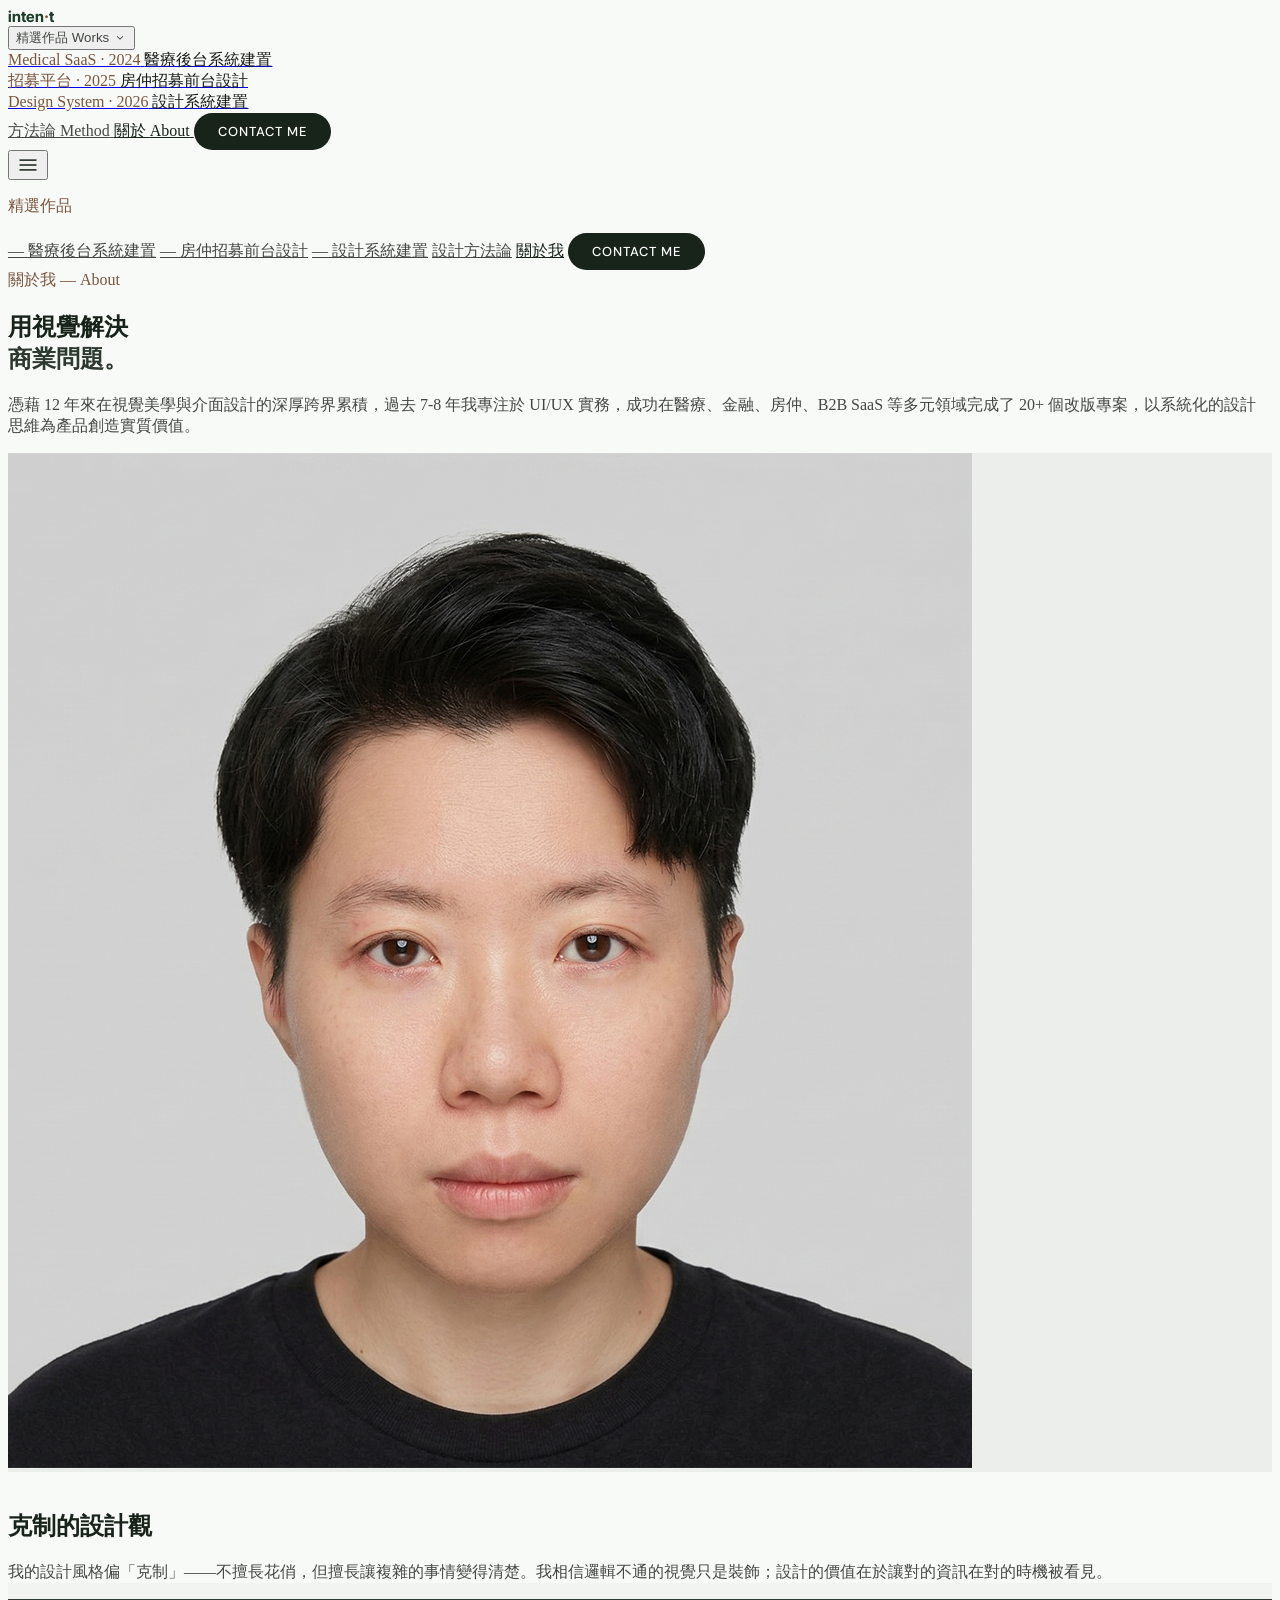
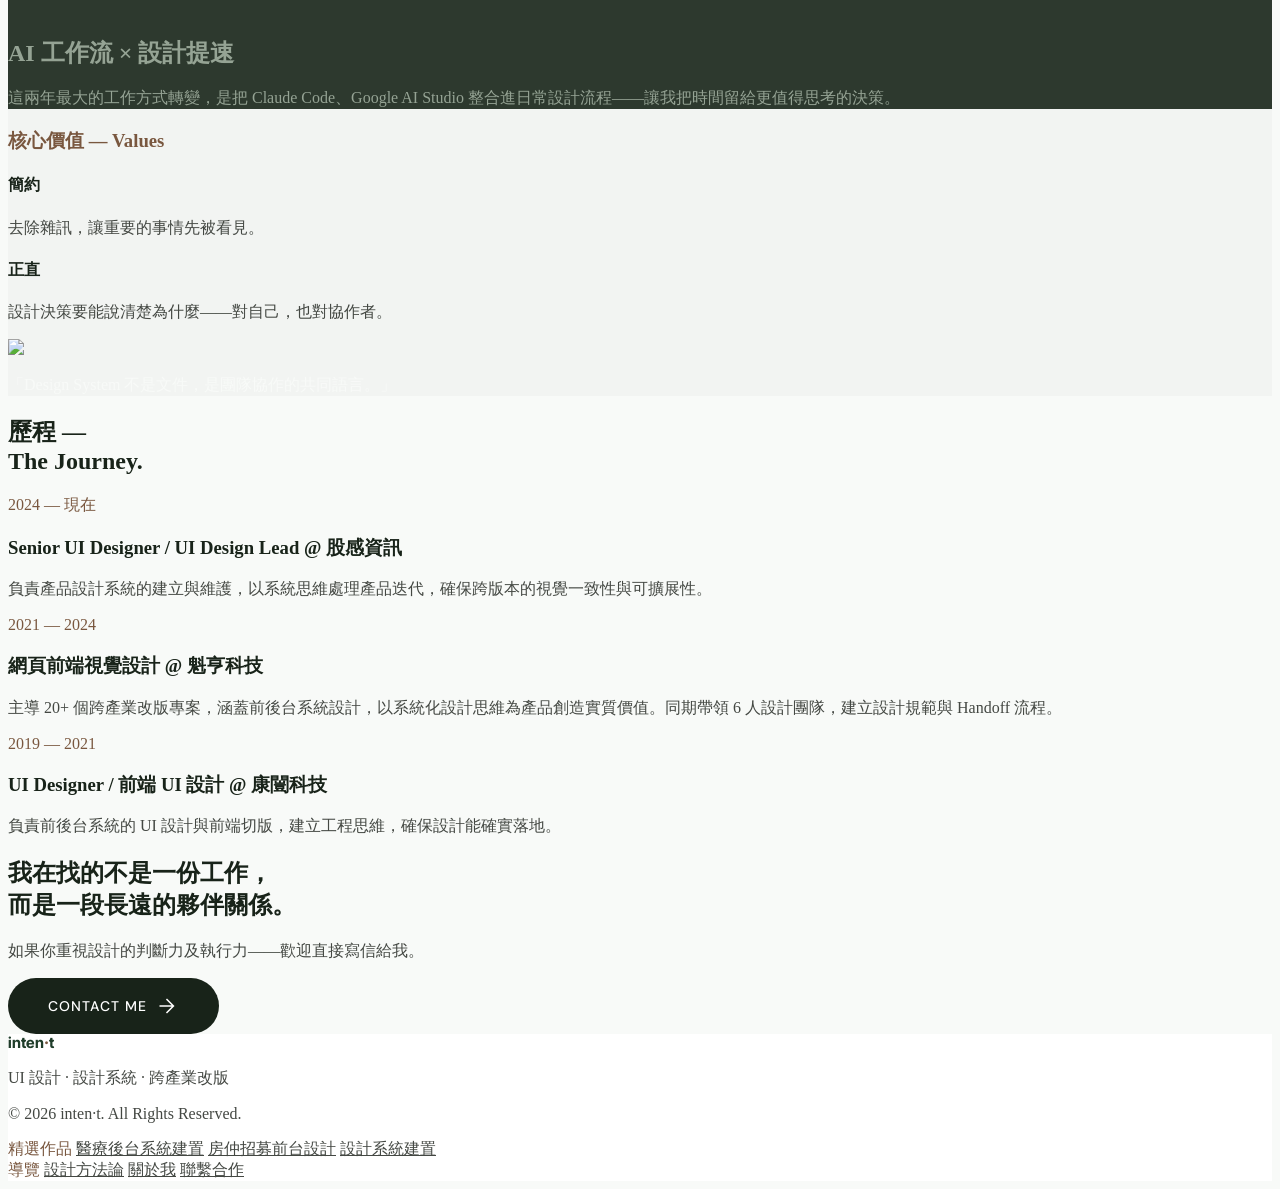
==== commit 70733d77: "精選作品一年份統一修正為 2024 - 全站導覽下拉選單 Medical SaaS 年份 2026 → 2024（6 頁） - 案例頁標籤 chip 2026 → 2024 - 案例頁專案週期 202" ====
--- a/about.html
+++ b/about.html
@@ -57,7 +57,7 @@
         <div class="absolute top-full left-0 mt-4 w-80 bg-surface border border-editorial-border rounded-xl shadow-xl opacity-0 invisible -translate-y-2 transition-all duration-200 z-50" id="works-dropdown">
           <div class="p-3 space-y-1">
             <a href="selected_works.html" class="flex flex-col px-4 py-3 rounded-lg hover:bg-surface-container transition-colors group">
-              <span class="font-dm text-[11px] font-medium text-secondary mb-1 uppercase tracking-wider">Medical SaaS · 2026</span>
+              <span class="font-dm text-[11px] font-medium text-secondary mb-1 uppercase tracking-wider">Medical SaaS · 2024</span>
               <span class="font-noto-tc text-sm text-on-surface group-hover:text-primary transition-colors">醫療後台系統建置</span>
             </a>
             <div class="h-px bg-editorial-border mx-4"></div>
